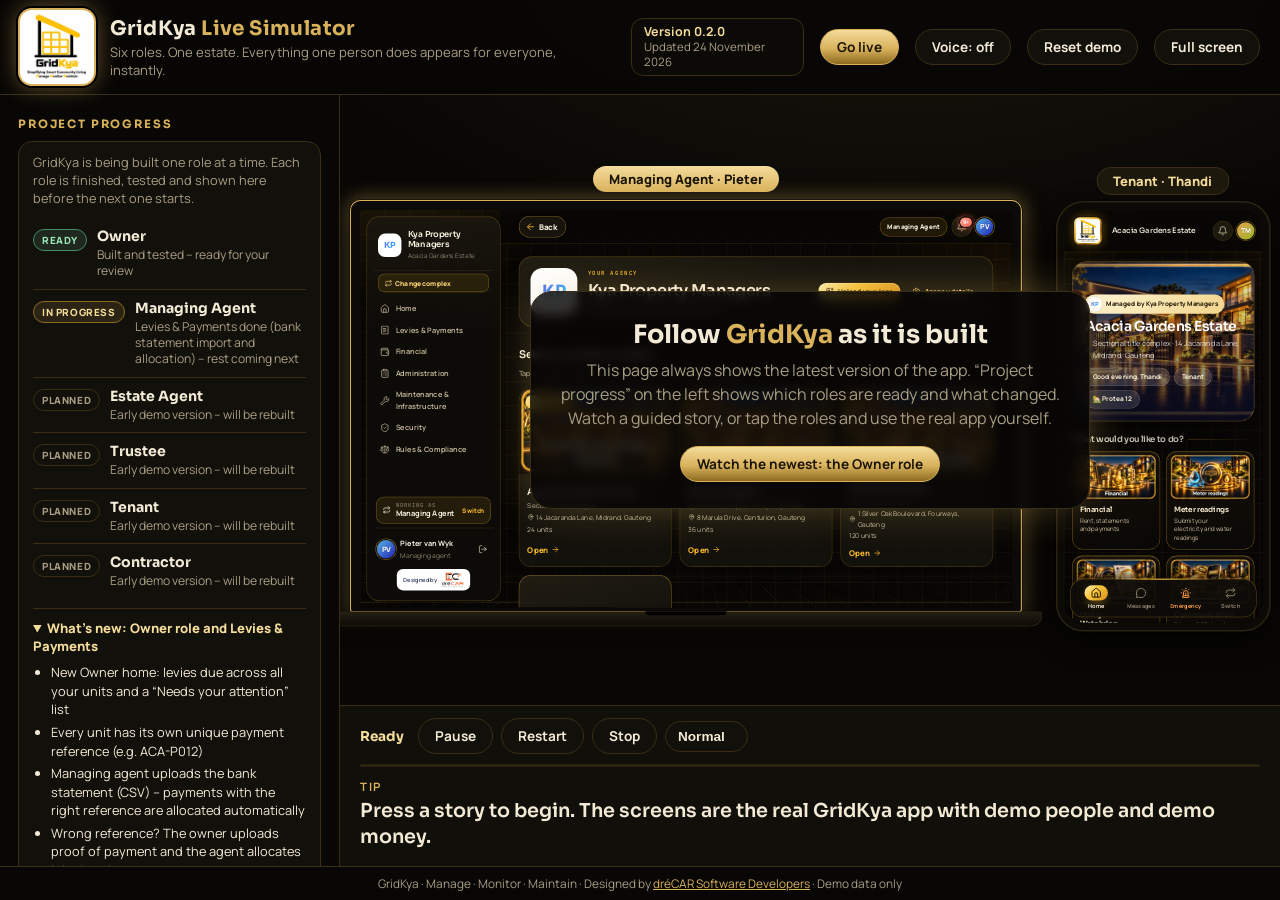
==== simulator.html @ c80f6f0c "Update GridKya" ====
<!doctype html>
<html lang="en">
<head>
<meta charset="UTF-8" />
<meta name="viewport" content="width=device-width, initial-scale=1, viewport-fit=cover" />
<meta name="theme-color" content="#080705" />
<title>GridKya Live Simulator</title>
<meta name="description" content="Watch six roles run one estate at the same time: managing agent, estate agent, trustee, owner, tenant and contractor." />
<link rel="icon" type="image/png" href="./icons/favicon.png" />
<link rel="preconnect" href="https://fonts.googleapis.com" />
<link rel="preconnect" href="https://fonts.gstatic.com" crossorigin />
<link href="https://fonts.googleapis.com/css2?family=Sora:wght@400;600;700&family=Manrope:wght@400;500;600;700;800&display=swap" rel="stylesheet" />
<style>
:root{
  --bg:#080705; --panel:#12100b; --panel2:#1a160d; --line:#3a2f14; --text:#f3ead6; --muted:#a99e84;
  --gold:#d9b25c; --gold2:#f4dc9b; --gold3:#8d6a1f; --glow:rgba(217,178,92,.45);
  --ok:#7fd1a0;
  --f-head:'Sora','Segoe UI',system-ui,sans-serif; --f-body:'Manrope','Segoe UI',system-ui,sans-serif;
}
*{box-sizing:border-box}
html,body{margin:0;height:100%;background:var(--bg);color:var(--text);font-family:var(--f-body)}
body{display:grid;grid-template-rows:auto minmax(0,1fr) auto;height:100vh;overflow:hidden;
  background:radial-gradient(1100px 600px at 70% -10%,rgba(217,178,92,.10),transparent 60%),var(--bg)}
button{font:inherit;color:inherit;cursor:pointer}
.top{display:flex;align-items:center;gap:16px;padding:10px 20px;border-bottom:1px solid var(--line);background:rgba(8,7,5,.85);backdrop-filter:blur(8px);position:sticky;top:0;z-index:20}
.logo{width:74px;height:74px;flex:none;background:#fff;border-radius:12px;padding:3px;
  box-shadow:0 0 0 2px var(--gold),0 0 0 4px #000,0 0 22px 3px var(--glow);display:grid;place-items:center;overflow:hidden}
.logo img{width:100%;height:100%;object-fit:contain}
.top h1{margin:0;font:700 1.25rem var(--f-head);letter-spacing:.02em}
.top h1 em{font-style:normal;color:var(--gold)}
.top p{margin:2px 0 0;color:var(--muted);font-size:.82rem}
.spacer{flex:1}
.btn{border:1px solid var(--line);background:var(--panel);border-radius:999px;padding:8px 16px;font-weight:700;font-size:.85rem;transition:.15s}
.btn:hover{border-color:var(--gold);box-shadow:0 0 14px -2px var(--glow)}
.btn.gold{background:linear-gradient(180deg,var(--gold2),var(--gold) 55%,var(--gold3));color:#1b1405;border-color:var(--gold)}
.btn.on{border-color:var(--gold);color:var(--gold2)}
.wrap{display:grid;grid-template-columns:340px minmax(0,1fr);min-height:0}
.side{border-right:1px solid var(--line);padding:18px;overflow:auto;min-height:0}
.side h2{font:700 .72rem var(--f-head);letter-spacing:.16em;text-transform:uppercase;color:var(--gold);margin:4px 0 10px}
.story{display:block;width:100%;text-align:left;border:1px solid var(--line);background:var(--panel);border-radius:14px;padding:12px 14px;margin-bottom:10px;transition:.15s}
.story:hover,.story.cur{border-color:var(--gold);box-shadow:0 0 18px -4px var(--glow)}
.story b{display:block;font:700 .95rem var(--f-head)}
.story span{display:block;color:var(--muted);font-size:.8rem;margin-top:3px;line-height:1.35}
.story .dots{display:flex;gap:5px;margin-top:8px}
.dot{font-size:.65rem;font-weight:800;letter-spacing:.04em;border:1px solid var(--gold3);color:var(--gold2);border-radius:999px;padding:2px 8px;background:#000}
.chapters{margin:-2px 0 12px 8px;padding-left:14px;border-left:2px solid var(--line)}
.chapters li{list-style:none;padding:5px 0;font-size:.82rem;color:var(--muted)}
.chapters li.now{color:var(--gold2);font-weight:800}
.chapters li.done{color:var(--ok)}
.chapters li.done::before{content:'✓ '}
.roles{display:flex;flex-wrap:wrap;gap:8px}
.chip{border:1px solid var(--line);background:var(--panel);border-radius:999px;padding:7px 12px;font-size:.82rem;font-weight:700}
.chip.on{border-color:var(--gold);background:var(--panel2);color:var(--gold2);box-shadow:0 0 12px -3px var(--glow)}
.hint{color:var(--muted);font-size:.78rem;line-height:1.45;margin:10px 0 0}
.stagecol{display:flex;flex-direction:column;min-width:0;min-height:0}
.stage{position:relative;flex:1;min-height:0;display:flex;align-items:center;justify-content:center;gap:34px;padding:50px 18px 18px;overflow:hidden}
.device{position:relative;flex:none;transition:filter .3s,opacity .3s}
.device.dim{filter:saturate(.55) brightness(.6)}
.dinner{position:absolute;left:0;top:0;transform-origin:0 0}
.laptop .dinner{width:1320px;height:850px}
.phone .dinner{width:422px;height:846px}
.bezel{position:absolute;inset:0;background:#0c0a06;border:2px solid #2b2410;border-radius:22px;box-shadow:0 20px 60px -10px #000,0 0 0 1px #000}
.phone .bezel{border-radius:54px;border-width:3px}
.laptop .bezel{height:810px;border-radius:20px 20px 6px 6px}
.laptop .base{position:absolute;left:-40px;right:-40px;top:808px;height:30px;border-radius:0 0 22px 22px;background:linear-gradient(#262013,#0f0c07);border:2px solid #2b2410;border-top:none}
.laptop .base::after{content:'';position:absolute;left:50%;top:0;width:160px;height:8px;margin-left:-80px;background:#000;border-radius:0 0 10px 10px}
.device.active .bezel{border-color:var(--gold);box-shadow:0 20px 60px -10px #000,0 0 0 1px #000,0 0 38px 4px var(--glow)}
.screen{position:absolute;overflow:hidden;background:#000}
.laptop .screen{left:20px;top:20px;width:1280px;height:780px;border-radius:6px}
.phone .screen{left:16px;top:18px;width:390px;height:810px;border-radius:40px}
.screen iframe{border:0;width:100%;height:100%;background:#000;display:block}
.tag{position:absolute;left:50%;transform:translateX(-50%);top:-34px;background:linear-gradient(180deg,var(--gold2),var(--gold));color:#1b1405;border-radius:999px;font:800 13px var(--f-body);padding:4px 16px;white-space:nowrap;z-index:5;transition:.25s}
.device:not(.active) .tag{background:#1d180c;color:var(--gold2);border:1px solid var(--line)}
.cursor{position:fixed;left:0;top:0;width:34px;height:34px;margin:-17px 0 0 -17px;border-radius:50%;z-index:60;pointer-events:none;
  background:radial-gradient(circle,rgba(244,220,155,.95) 0 26%,rgba(217,178,92,.35) 27% 60%,transparent 62%);
  box-shadow:0 0 22px 6px var(--glow);transition:transform .6s cubic-bezier(.4,.1,.2,1),opacity .3s;opacity:0}
.cursor.show{opacity:1}
.cursor.tap{animation:tap .45s}
@keyframes tap{50%{filter:brightness(1.6);scale:.7}}
.cap{border-top:1px solid var(--line);background:rgba(18,16,11,.9);padding:12px 20px 16px}
.ctl{display:flex;align-items:center;gap:8px;flex-wrap:wrap}
.ctl .ttl{font:700 .85rem var(--f-head);color:var(--gold2);margin-right:6px}
.bar{height:3px;background:#2a2312;border-radius:3px;margin:10px 0 12px;overflow:hidden}
.bar i{display:block;height:100%;width:0;background:linear-gradient(90deg,var(--gold3),var(--gold2));transition:width .4s}
.line{font:600 clamp(1rem,1.5vw,1.35rem) var(--f-head);line-height:1.35;min-height:2.7em;max-width:1100px}
.line small{display:block;font:700 .72rem var(--f-body);letter-spacing:.14em;text-transform:uppercase;color:var(--gold);margin-bottom:4px}
select.btn option{background:#12100b;color:#f3ead6}
select.btn{color:var(--text);padding:7px 12px;appearance:none;-webkit-appearance:none;background:var(--panel)}
.welcome{position:absolute;inset:0;display:grid;place-items:center;text-align:center;padding:24px;z-index:8;pointer-events:none}
.welcome>div{max-width:560px;background:rgba(8,7,5,.82);border:1px solid var(--line);border-radius:22px;padding:26px 28px;backdrop-filter:blur(6px);pointer-events:auto;box-shadow:0 0 50px -10px var(--glow)}
.welcome h2{font:700 1.6rem var(--f-head);margin:0 0 8px}
.welcome h2 em{font-style:normal;color:var(--gold)}
.welcome p{color:var(--muted);margin:0 0 16px;line-height:1.5}
.tabs{display:none}
.livepill{display:inline-flex;align-items:center;gap:8px;border:1px solid var(--line);border-radius:999px;padding:7px 14px;font-weight:800;font-size:.8rem;letter-spacing:.06em;background:#0c0a06}
.livepill[hidden],.btn[hidden]{display:none}
.livepill i{width:10px;height:10px;border-radius:50%;background:#e0a530;box-shadow:0 0 10px #e0a530}
.livepill.on i{background:#4ad37d;box-shadow:0 0 12px #4ad37d;animation:blink 1.6s infinite}
.livepill.bad i{background:#e0584a;box-shadow:0 0 10px #e0584a}
@keyframes blink{50%{opacity:.35}}
body.watch .side,body.watch #voiceBtn,body.watch #resetBtn,body.watch #fsBtn,body.watch #liveBtn,body.watch #copyBtn,body.watch .ctl .btn{display:none!important}
body.watch .wrap{grid-template-columns:minmax(0,1fr)}
#tryBtn{display:none}
body.watch #tryBtn{display:inline-block}
.foot{padding:8px 20px;text-align:center;font-size:.74rem;color:var(--muted);border-top:1px solid var(--line)}
.foot a{color:var(--gold)}
/* project progress */
.verpill{display:inline-flex;flex-direction:column;border:1px solid var(--line);border-radius:12px;padding:5px 12px;background:#0c0a06;font-size:.72rem;color:var(--muted);line-height:1.3}
.verpill b{color:var(--gold2);font-size:.78rem}
.progress{border:1px solid var(--line);background:var(--panel);border-radius:14px;padding:12px 14px;margin-bottom:18px}
.progress p{margin:0 0 10px;color:var(--muted);font-size:.8rem;line-height:1.4}
.rolerow{display:flex;align-items:flex-start;gap:10px;width:100%;text-align:left;background:none;border:0;border-top:1px solid var(--line);padding:9px 0}
.rolerow:first-of-type{border-top:0}
.rolerow:hover b{color:var(--gold2)}
.rolerow b{display:block;font:700 .88rem var(--f-head)}
.rolerow small{display:block;color:var(--muted);font-size:.76rem;line-height:1.35;margin-top:2px}
.st{flex:none;margin-top:2px;font-size:.62rem;font-weight:800;letter-spacing:.06em;text-transform:uppercase;border-radius:999px;padding:3px 8px;border:1px solid var(--line);white-space:nowrap}
.st.ready{border-color:#3f8f63;color:#9be3b8;background:rgba(127,209,160,.12)}
.st.building{border-color:var(--gold3);color:var(--gold2);background:rgba(217,178,92,.12)}
.st.planned{color:var(--muted)}
.news{margin:10px 0 0;padding:10px 0 0;border-top:1px solid var(--line)}
.news summary{cursor:pointer;font-weight:800;font-size:.82rem;color:var(--gold2)}
.news ul{margin:8px 0 0;padding-left:18px;color:var(--text);font-size:.8rem;line-height:1.45}
.news li{margin-bottom:4px}
.news .when{color:var(--muted);font-size:.74rem;margin-top:6px}
.updbar{position:fixed;left:50%;bottom:22px;transform:translateX(-50%);z-index:70;display:flex;align-items:center;gap:12px;flex-wrap:wrap;justify-content:center;
  background:#12100b;border:1px solid var(--gold);border-radius:16px;padding:12px 16px;box-shadow:0 0 40px -6px var(--glow);max-width:calc(100% - 32px)}
.updbar[hidden]{display:none}
.top .btn{white-space:nowrap}
@media (max-width:1180px){.verpill{display:none}}
.updbar span{font-weight:700;font-size:.9rem}
@media (max-width:880px){
  .verpill{display:none}
  body{display:flex;flex-direction:column;height:auto;overflow:auto;min-height:100vh}
  .wrap{display:flex;flex-direction:column;flex:1}
  .side{border-right:0;border-top:1px solid var(--line);order:2}
  .stagecol{order:1}
  .stage{flex:none;height:min(74vh,600px);padding:46px 8px 8px}
  .top h1{font-size:1rem}
  #fsBtn{display:none}
  .top .btn{padding:6px 10px;font-size:.78rem}
  .top{padding:8px 12px;gap:10px;position:static}
  .logo{width:56px;height:56px}
  .top p{display:none}
  .btn{padding:7px 12px}
  .tabs{display:flex;gap:8px;padding:8px 12px 0;overflow:auto}
  .cap{padding:10px 14px 14px}
}
@media (prefers-reduced-motion:reduce){.cursor{transition:none}}
</style>
</head>
<body>
<header class="top">
  <div class="logo"><img src="./brand/gridkya-logo-full.png" alt="GridKya – Simplifying Smart Community Living" /></div>
  <div><h1>GridKya <em>Live Simulator</em></h1><p>Six roles. One estate. Everything one person does appears for everyone, instantly.</p></div>
  <div class="spacer"></div>
  <span class="verpill" id="verPill" hidden><b id="verTxt"></b><span id="verWhen"></span></span>
  <span class="livepill" id="livePill" hidden><i></i><span id="liveTxt">LIVE</span></span>
  <button class="btn" id="copyBtn" hidden>Copy link for customer</button>
  <button class="btn gold" id="liveBtn" title="Let a customer watch everything you do, live, on their own device">Go live</button>
  <a class="btn gold" id="tryBtn" href="./simulator.html" style="text-decoration:none">Try it yourself</a>
  <button class="btn" id="voiceBtn" title="Spoken commentary">Voice: off</button>
  <button class="btn" id="resetBtn" title="Put the demo estate back to its starting point">Reset demo</button>
  <button class="btn" id="fsBtn">Full screen</button>
</header>

<div class="wrap">
  <aside class="side" id="side">
    <section id="progressBox" hidden>
      <h2>Project progress</h2>
      <div class="progress">
        <p id="progIntro"></p>
        <div id="roleStatus"></div>
        <details class="news" id="news" open><summary id="newsTitle">What’s new</summary><ul id="newsList"></ul><div class="when" id="newsWhen"></div></details>
      </div>
    </section>
    <h2>Guided stories</h2>
    <div id="stories"></div>
    <h2 style="margin-top:20px">Explore it yourself</h2>
    <div class="roles" id="roleChips"></div>
    <p class="hint">Tap the roles you want on screen, then use the real app inside each device. Whatever one person does, the others see it straight away. “Reset demo” brings back the starting data.</p>
  </aside>

  <section class="stagecol">
    <div class="tabs" id="tabs"></div>
    <div class="stage" id="stage">
      <div class="welcome" id="welcome"><div>
        <h2>Follow <em>GridKya</em> as it is built</h2>
        <p>This page always shows the latest version of the app. “Project progress” on the left shows which roles are ready and what changed. Watch a guided story, or tap the roles and use the real app yourself.</p>
        <button class="btn gold" id="startFirst">Watch the newest: the Owner role</button>
      </div></div>
    </div>
    <div class="cap">
      <div class="ctl">
        <span class="ttl" id="cTitle">Ready</span>
        <button class="btn" id="pauseBtn" disabled>Pause</button>
        <button class="btn" id="restartBtn" disabled>Restart</button>
        <button class="btn" id="stopBtn" disabled>Stop</button>
        <select class="btn" id="speed" aria-label="Speed"><option value="0.8">Slower</option><option value="1" selected>Normal</option><option value="1.5">Faster</option><option value="2.5">Very fast</option></select>
      </div>
      <div class="bar"><i id="prog"></i></div>
      <div class="line" id="line"><small>Tip</small>Press a story to begin. The screens are the real GridKya app with demo people and demo money.</div>
    </div>
  </section>
</div>
<div class="foot">GridKya · Manage · Monitor · Maintain · Designed by <a href="https://www.drecar.co.za" target="_blank" rel="noreferrer">dréCAR Software Developers</a> · Demo data only</div>
<div class="cursor" id="cursor"></div>
<div class="updbar" id="updBar" role="status" hidden><span id="updTxt">GridKya has been updated.</span><button class="btn gold" id="updBtn">Show the new version</button><button class="btn" id="updLater">Later</button></div>

<script src="./vendor/peerjs.min.js"></script>
<script>
'use strict';
/* ───────────────────────── the roles ───────────────────────── */
const ROLES = {
  agent:      { label: 'Managing Agent', who: 'Pieter',  kind: 'laptop' },
  estate:     { label: 'Estate Agent',   who: 'Naledi',  kind: 'laptop' },
  trustee:    { label: 'Trustee',        who: 'Ravi',    kind: 'laptop' },
  owner:      { label: 'Owner',          who: 'Lindiwe', kind: 'phone' },
  tenant:     { label: 'Tenant',         who: 'Thandi',  kind: 'phone' },
  contractor: { label: 'Contractor',     who: 'Sizwe',   kind: 'phone' },
};
const $ = (s) => document.querySelector(s);
const delay = (ms) => new Promise((r) => setTimeout(r, ms));
const isSmall = () => window.matchMedia('(max-width:880px)').matches;

/* ───────────────────────── devices ───────────────────────── */
let devices = []; // { id, role, kind, el, frame, tag }
let seq = 0;
const WATCH = new URLSearchParams(location.search).get('watch');
const DEFAULT_LIVE_ID = 'gridkya-live-k7m2q9xp4d';
const live = { peer: null, conns: new Set(), last: new Map(), lastUi: '', timer: null, wake: null, retries: 0 };
function liveSend(m) {
  for (const c of live.conns) { try { c.send(m); } catch (e) { /* connection gone */ } }
}

function frameUrl(role) {
  return `./index.html?nosplash&sim=${Date.now()}${seq++}#${role}`;
}
function makeFrame(role) {
  const f = document.createElement('iframe');
  f.title = `${ROLES[role].label} – ${ROLES[role].who}`;
  if (WATCH) {
    f.setAttribute('sandbox', 'allow-same-origin');
    f.style.pointerEvents = 'none';
    f.srcdoc = '<!doctype html><body style="background:#080705">';
    return f;
  }
  f.name = `sim-${role}`;
  f.setAttribute('allow', 'clipboard-write');
  f.src = frameUrl(role);
  return f;
}
function buildDevice(spec) {
  const kind = spec.kind || ROLES[spec.role].kind;
  const el = document.createElement('div');
  el.className = `device ${kind}`;
  el.innerHTML = `<div class="tag"></div><div class="dinner"><div class="bezel"></div>${kind === 'laptop' ? '<div class="base"></div>' : ''}<div class="screen"></div></div>`;
  const d = { id: spec.id, role: spec.role, kind, baseKind: kind, el, frame: null, tag: el.querySelector('.tag') };
  attachFrame(d);
  return d;
}
function attachFrame(d) {
  const old = d.frame;
  d.frame = makeFrame(d.role);
  const screen = d.el.querySelector('.screen');
  if (old) old.remove();
  screen.appendChild(d.frame);
  d.tag.textContent = `${ROLES[d.role].label} · ${ROLES[d.role].who}`;
}
function setDevices(specs) {
  const next = specs.map((sp) => devices.find((d) => d.id === sp.id && d.role === sp.role) || buildDevice(sp));
  devices.forEach((d) => { if (!next.includes(d)) d.el.remove(); });
  devices = next;
  // Moving an iframe in the page reloads it, so only touch devices that are not already in place.
  const stage = $('#stage');
  const placed = [...stage.children].filter((e) => e.classList.contains('device'));
  let same = true;
  devices.forEach((d, i) => {
    if (same && placed[i] === d.el) return;
    same = false;
    stage.appendChild(d.el);
  });
  layout();
  renderTabs();
}
const dev = (id) => devices.find((d) => d.id === id);

function swapRole(id, role) {
  const d = dev(id);
  if (!d || d.role === role) return;
  d.role = role;
  attachFrame(d);
  layout();
}

function layout() {
  const stage = $('#stage');
  const W = stage.clientWidth - 36, H = stage.clientHeight - 80;
  const shown = isSmall() ? devices.filter((d) => d === (devices.find((x) => x.el.classList.contains('active')) || devices[0])) : devices;
  devices.forEach((d) => { d.el.style.display = shown.includes(d) ? '' : 'none'; });
  if (!shown.length) return;
  devices.forEach((d) => { d.kind = isSmall() ? 'phone' : d.baseKind; d.el.className = `device ${d.kind}${d.el.classList.contains('active') ? ' active' : ''}${d.el.classList.contains('dim') ? ' dim' : ''}`; });
  const nat = (d) => (d.kind === 'laptop' ? { w: 1320, h: 850 } : { w: 422, h: 846 });
  const gap = 34;
  const totalW = shown.reduce((a, d) => a + nat(d).w, 0) + gap * (shown.length - 1);
  const maxH = Math.max(...shown.map((d) => nat(d).h));
  const s = Math.min(W / totalW, H / maxH, 1);
  shown.forEach((d) => {
    const n = nat(d);
    d.el.style.width = n.w * s + 'px';
    d.el.style.height = n.h * s + 'px';
    d.el.querySelector('.dinner').style.transform = `scale(${s})`;
  });
}
window.addEventListener('resize', layout);

function focusDevice(id) {
  const d = dev(id);
  devices.forEach((x) => { x.el.classList.toggle('active', x === d); x.el.classList.toggle('dim', !!d && x !== d && story != null); });
  if (isSmall()) layout();
  renderTabs();
}
function renderTabs() {
  const t = $('#tabs');
  t.innerHTML = '';
  if (devices.length < 2) return;
  devices.forEach((d) => {
    const b = document.createElement('button');
    b.className = 'chip' + (d.el.classList.contains('active') || (!devices.some((x) => x.el.classList.contains('active')) && d === devices[0]) ? ' on' : '');
    b.textContent = `${ROLES[d.role].label}`;
    b.onclick = () => { devices.forEach((x) => x.el.classList.toggle('active', x === d)); layout(); renderTabs(); };
    t.appendChild(b);
  });
}

/* ───────────────────────── run control ───────────────────────── */
class Abort extends Error {}
const run = { token: 0, paused: false, speed: 1 };
let story = null;
let voiceOn = false;

async function sleep(ms) {
  const tok = run.token;
  let left = ms / run.speed;
  while (left > 0) {
    if (run.token !== tok) throw new Abort();
    await delay(40);
    if (!run.paused) left -= 40;
  }
  if (run.token !== tok) throw new Abort();
}
async function waitFor(fn, timeout = 7000) {
  const tok = run.token;
  const t0 = performance.now();
  for (;;) {
    if (run.token !== tok) throw new Abort();
    const v = fn();
    if (v) return v;
    if (performance.now() - t0 > timeout) return null;
    await delay(120);
  }
}

/* ───────────────────────── talking ───────────────────────── */
function speak(text) {
  if (!voiceOn || !('speechSynthesis' in window)) return Promise.resolve();
  return new Promise((res) => {
    const u = new SpeechSynthesisUtterance(text);
    const vs = speechSynthesis.getVoices();
    const v = vs.find((x) => /en-GB/i.test(x.lang) && /male|george|daniel|ryan/i.test(x.name)) || vs.find((x) => /en-(GB|ZA)/i.test(x.lang)) || vs.find((x) => /^en/i.test(x.lang));
    if (v) u.voice = v;
    u.rate = 0.98 * Math.min(run.speed, 1.6);
    u.onend = u.onerror = () => res();
    speechSynthesis.speak(u);
  });
}
async function say(id, text) {
  if (id) focusDevice(id);
  const who = id && dev(id) ? `${ROLES[dev(id).role].label} · ${ROLES[dev(id).role].who}` : 'GridKya';
  $('#line').innerHTML = `<small></small><span></span>`;
  $('#line small').textContent = who;
  $('#line span').textContent = text;
  const talk = speak(text);
  await sleep(Math.max(1500, text.length * 48));
  if (voiceOn) await Promise.race([talk, delay(9000)]);
}

/* ───────────────────────── driving the real app ───────────────────────── */
const cursor = $('#cursor');
const SELECTABLE = 'button,a,[role=tab],[role=radio],[role=button],summary,.row-link,.tile,.slot,.capacity-tile,label.check';
const norm = (s) => (s || '').replace(/\s+/g, ' ').trim();
const visible = (el) => el && el.getClientRects().length > 0 && getComputedStyle(el).visibility !== 'hidden';
const missing = [];

function matcher(m) {
  if (m instanceof RegExp) return { css: SELECTABLE, test: (t) => m.test(t) };
  if (typeof m === 'string') return { css: SELECTABLE, test: (t) => t.toLowerCase() === m.toLowerCase() };
  return { css: m.css || SELECTABLE, test: m.text instanceof RegExp ? (t) => m.text.test(t) : m.text ? (t) => t.toLowerCase() === m.text.toLowerCase() : () => true, nth: m.nth || 0 };
}
function lookup(d, m) {
  const doc = d.frame.contentDocument;
  if (!doc) return null;
  const mm = matcher(m);
  const modals = doc.querySelectorAll('.modal');
  const roots = modals.length ? [modals[modals.length - 1], doc] : [doc];
  for (const root of roots) {
    const hits = [...root.querySelectorAll(mm.css)].filter((el) => visible(el) && mm.test(norm(el.textContent)));
    if (hits.length) return hits[mm.nth || 0] || null;
  }
  return null;
}
function fieldOf(d, label) {
  const doc = d.frame.contentDocument;
  if (!doc) return null;
  const re = label instanceof RegExp ? label : null;
  const modals = doc.querySelectorAll('.modal');
  const roots = modals.length ? [modals[modals.length - 1], doc] : [doc];
  for (const root of roots) {
    for (const f of root.querySelectorAll('label.field')) {
      const t = norm(f.querySelector('.field-label')?.textContent);
      if (re ? re.test(t) : t.toLowerCase() === label.toLowerCase()) {
        const c = f.querySelector('input,select,textarea');
        if (c && visible(c)) return c;
      }
    }
  }
  return null;
}

async function pointAt(d, el) {
  el.scrollIntoView({ block: 'center', inline: 'nearest' });
  await sleep(250);
  const r = el.getBoundingClientRect();
  const fr = d.frame.getBoundingClientRect();
  const sc = fr.width / d.frame.clientWidth;
  const x = fr.left + (r.left + Math.min(r.width / 2, 120)) * sc;
  const y = fr.top + (r.top + r.height / 2) * sc;
  cursor.classList.add('show');
  cursor.style.transform = `translate(${x}px,${y}px)`;
  liveSend({ t: 'cursor', dev: d.id, x: r.left + Math.min(r.width / 2, 120), y: r.top + r.height / 2 });
  await sleep(700);
}
async function tapFx() {
  cursor.classList.remove('tap');
  void cursor.offsetWidth;
  cursor.classList.add('tap');
  liveSend({ t: 'tap' });
  await sleep(250);
}
const note = (what) => { missing.push(what); console.warn('[simulator] not found:', what); };

function api(id) {
  const d = () => dev(id);
  const win = () => d().frame.contentWindow;
  const o = {
    async go(route) {
      focusDevice(id);
      win().location.hash = '#/' + route;
      await sleep(1100);
    },
    async click(m, opts = {}) {
      focusDevice(id);
      const el = await waitFor(() => lookup(d(), m), opts.timeout || 7000);
      if (!el) return note(String(m.text || m.css || m));
      await pointAt(d(), el);
      await tapFx();
      el.click();
      if (opts.twice) { await sleep(450); (lookup(d(), m) || el).click(); }
      await sleep(opts.after ?? 800);
    },
    async fill(label, text) {
      focusDevice(id);
      const el = await waitFor(() => fieldOf(d(), label));
      if (!el) return note(String(label));
      await pointAt(d(), el);
      await tapFx();
      el.focus();
      const W = win();
      const proto = el.tagName === 'TEXTAREA' ? W.HTMLTextAreaElement.prototype : W.HTMLInputElement.prototype;
      const set = Object.getOwnPropertyDescriptor(proto, 'value').set;
      let cur = '';
      for (const ch of text) {
        cur += ch;
        set.call(el, cur);
        el.dispatchEvent(new W.Event('input', { bubbles: true }));
        await sleep(32);
      }
      await sleep(250);
    },
    async choose(label, option) {
      focusDevice(id);
      const el = await waitFor(() => fieldOf(d(), label));
      if (!el) return note(String(label));
      await pointAt(d(), el);
      await tapFx();
      const opt = [...el.options].find((x) => (option instanceof RegExp ? option.test(x.text) || option.test(x.value) : norm(x.text).toLowerCase() === option.toLowerCase()));
      if (!opt) return note(`option ${option}`);
      const set = Object.getOwnPropertyDescriptor(win().HTMLSelectElement.prototype, 'value').set;
      set.call(el, opt.value);
      el.dispatchEvent(new (win().Event)('change', { bubbles: true }));
      await sleep(500);
    },
    async tick(css, filter = () => true) {
      focusDevice(id);
      await waitFor(() => d().frame.contentDocument.querySelector(css));
      const boxes = [...d().frame.contentDocument.querySelectorAll(css)].filter(filter);
      for (const b of boxes) {
        if (b.checked) continue;
        await pointAt(d(), b);
        b.click();
        await sleep(180);
      }
    },
    async hold(css, ms) {
      focusDevice(id);
      const el = await waitFor(() => { const e = d().frame.contentDocument.querySelector(css); return visible(e) ? e : null; });
      if (!el) return note(css);
      await pointAt(d(), el);
      const W = win();
      el.dispatchEvent(new W.PointerEvent('pointerdown', { bubbles: true, pointerId: 1, pointerType: 'touch' }));
      cursor.classList.add('tap');
      await sleep(ms * run.speed);
      el.dispatchEvent(new W.PointerEvent('pointerup', { bubbles: true, pointerId: 1, pointerType: 'touch' }));
      await sleep(500);
    },
    async photo() {
      const doc = d().frame.contentDocument;
      const inp = await waitFor(() => doc.querySelector('input[type=file][accept="image/*"]'));
      if (!inp) return note('photo input');
      const c = document.createElement('canvas');
      c.width = 640; c.height = 420;
      const g = c.getContext('2d');
      const grd = g.createLinearGradient(0, 0, 640, 420);
      grd.addColorStop(0, '#2b2410'); grd.addColorStop(1, '#8d6a1f');
      g.fillStyle = grd; g.fillRect(0, 0, 640, 420);
      g.fillStyle = '#f4dc9b'; g.font = '700 38px sans-serif'; g.fillText('Work completed', 150, 215);
      const blob = await new Promise((r) => c.toBlob(r, 'image/png'));
      const W = win();
      const dt = new W.DataTransfer();
      dt.items.add(new W.File([blob], 'completed.png', { type: 'image/png' }));
      inp.files = dt.files;
      inp.dispatchEvent(new W.Event('change', { bubbles: true }));
      await sleep(900);
    },
    /** Attach a made-up document (e.g. a proof of payment) to the last file field on screen. */
    async attach(title = 'Proof of payment', name = 'proof-of-payment.png') {
      const doc = d().frame.contentDocument;
      const inp = await waitFor(() => [...doc.querySelectorAll('input[type=file]')].pop());
      if (!inp) return note('file input');
      const label = inp.closest('label');
      if (label && visible(label)) { await pointAt(d(), label); await tapFx(); }
      const c = document.createElement('canvas');
      c.width = 600; c.height = 380;
      const g = c.getContext('2d');
      g.fillStyle = '#ffffff'; g.fillRect(0, 0, 600, 380);
      g.fillStyle = '#0b5f3a'; g.fillRect(0, 0, 600, 64);
      g.fillStyle = '#ffffff'; g.font = '700 26px sans-serif'; g.fillText(title.toUpperCase(), 24, 42);
      g.fillStyle = '#222'; g.font = '20px sans-serif';
      ['Payment successful', 'To: ACACIA GARDENS BC', 'Reference: LINDIWE K LEVY', `Date: ${new Date().toLocaleDateString('en-ZA')}`].forEach((t, i) => g.fillText(t, 24, 120 + i * 40));
      const blob = await new Promise((r) => c.toBlob(r, 'image/png'));
      const W = win();
      const dt = new W.DataTransfer();
      dt.items.add(new W.File([blob], name, { type: 'image/png' }));
      inp.files = dt.files;
      inp.dispatchEvent(new W.Event('change', { bubbles: true }));
      await sleep(1200);
    },
    async esc() {
      const doc = d().frame.contentDocument;
      doc.dispatchEvent(new (win().KeyboardEvent)('keydown', { key: 'Escape', bubbles: true }));
      await sleep(500);
    },
    swap(role) { swapRole(id, role); return sleep(2200); },
  };
  return o;
}
const A = (id) => api(id);
const sayAs = say;
const storeGet = (key) => { try { return JSON.parse(localStorage.getItem('gridkya:v1:' + key) || '[]'); } catch { return []; } };

/* ───────────────────────── the stories ───────────────────────── */
const STORIES = [
  {
    id: 'meet', title: 'Meet the six capacities', blurb: 'One sign-in, six front doors. A quick tour of what each person sees.',
    devices: [{ id: 'lap', role: 'agent' }, { id: 'ph', role: 'tenant' }],
    chapters: [
      ['Managing Agent', async () => {
        const lap = A('lap');
        await say('lap', 'The managing agent runs a whole portfolio. After signing in, every complex appears with its own picture and name.');
        await lap.go('agent/complexes');
        await sleep(1200);
        await lap.click(/Acacia Gardens/);
        await say('lap', 'One tap opens the complex. Finance, administration, maintenance, security and rules, each a big, plainly worded tile.');
        await lap.go('g/financial');
        await sleep(900);
      }],
      ['Estate Agent', async () => {
        await A('lap').swap('estate');
        await say('lap', 'The estate agent works from the estate office: the gate, visitors, alarms, residents and the daily running of the complex.');
        await A('lap').go('g/security');
        await sleep(900);
      }],
      ['Trustee', async () => {
        await A('lap').swap('trustee');
        await say('lap', 'A trustee sees the money, the maintenance and every decision on one dashboard, and can audit the managing agent.');
        await sleep(900);
      }],
      ['Owner', async () => {
        await A('ph').swap('owner');
        await say('ph', 'An owner sees every unit they own: what is due, what needs their attention, their tenants and their statements.');
        await sleep(900);
      }],
      ['Tenant', async () => {
        await A('ph').swap('tenant');
        await say('ph', 'A tenant sees rent, gate codes for visitors, facility bookings and a simple way to report a repair.');
        await A('ph').go('g/facilities');
        await sleep(900);
      }],
      ['Contractor', async () => {
        await A('ph').swap('contractor');
        await say('ph', 'Contractors get a portal of their own: jobs, quotes, invoices and payment dates, and nothing else.');
        await A('ph').go('contractor/jobs');
        await sleep(1200);
        await say(null, 'Six capacities, one estate. Next, watch them work together in the other stories.');
      }],
    ],
  },
  {
    id: 'leak', title: 'A leak, from report to payment', blurb: 'Tenant reports it, the agent approves the work, the contractor fixes it and gets paid.',
    devices: [{ id: 'ph', role: 'tenant' }, { id: 'lap', role: 'agent' }, { id: 'ct', role: 'contractor' }],
    reset: true,
    chapters: [
      ['Tenant reports it', async () => {
        const ph = A('ph');
        await say('ph', 'Saturday evening. Thandi, a tenant, notices water dripping from her bathroom ceiling.');
        await ph.go('maintenance/report');
        await ph.fill('What’s wrong?', 'Water dripping from the bathroom ceiling');
        await ph.choose('How urgent?', 'Urgent');
        await ph.fill('Tell us more', 'Started an hour ago and it is getting faster.');
        await say('ph', 'GridKya Assist reads the description and suggests the right category and urgency.');
        await ph.click('Send report');
        await sleep(800);
      }],
      ['Agent sees it instantly', async () => {
        const lap = A('lap');
        await lap.go('maintenance');
        await say('lap', 'The moment it is sent, the report is on the managing agent’s job board. No phone calls, no WhatsApp group.');
        await lap.click(/Water dripping/);
        await say('lap', 'Unit, urgency, photos and history are all attached.');
      }],
      ['Quote becomes a purchase order', async () => {
        const lap = A('lap');
        await lap.go('maintenance/tkt_2');
        await say('lap', 'Meanwhile, quotes for a broken pool gate have arrived. The agent compares them side by side and accepts one.');
        await lap.click('Accept');
        await say('lap', 'Accepting a quote issues the purchase order automatically.');
      }],
      ['Contractor does the work', async () => {
        const ct = A('ct');
        await ct.go('contractor/jobs/tkt_1');
        await say('ct', 'The plumber sees only his own jobs on his phone. He starts the work…');
        await ct.click(/I’ve started/);
        await say('ct', '…uploads a photo as proof, adds a note and marks the job complete.');
        await ct.photo();
        await ct.fill('Note for the estate', 'Valve replaced and tested for 30 minutes. No leaks.');
        await ct.click('Mark complete');
      }],
      ['Tenant signs it off', async () => {
        const ph = A('ph');
        await ph.go('maintenance/tkt_1');
        await say('ph', 'Thandi is asked to confirm the repair. Nothing is closed until the resident says it is fixed.');
        await ph.click(/Confirm it’s fixed/);
        await sleep(600);
      }],
      ['Invoice and payment', async () => {
        const ct = A('ct'), lap = A('lap');
        await ct.go('contractor/jobs/tkt_1');
        await say('ct', 'The contractor sends his invoice from the same job.');
        await ct.fill('Invoice number', 'AF-7781');
        await ct.fill(/Amount incl\. VAT/, '4850');
        await ct.click('Send invoice');
        await lap.go('finance/payables');
        await say('lap', 'It lands in the agent’s payables. Approve, tick, and release the EFT batch. The books update on their own.');
        await lap.click('Approve', { timeout: 2500 });
        await lap.click('Approve', { timeout: 1500 });
        await lap.tick('input.pick');
        await lap.click(/Release EFT batch/, { twice: true });
        await say(null, 'From a dripping ceiling to a paid invoice in minutes, with a full record at every step.');
      }],
    ],
  },
  {
    id: 'visitor', title: 'A visitor at the gate', blurb: 'The tenant creates a one-time code; security checks it and the gate opens.',
    devices: [{ id: 'ph', role: 'tenant' }, { id: 'lap', role: 'estate' }],
    reset: true,
    chapters: [
      ['Tenant creates a code', async () => {
        const ph = A('ph');
        await say('ph', 'Thandi’s mother is coming for lunch. Instead of phoning the guardhouse, Thandi creates a visitor code.');
        await ph.go('security/visitors');
        await ph.click('New visitor code');
        await ph.fill('Visitor’s name', 'Mom');
        await ph.fill('Vehicle registration (optional)', 'CA 456-789');
        await ph.click('Create code');
        await say('ph', 'A one-time code and QR are ready to share by message.');
      }],
      ['Security sees who is expected', async () => {
        const lap = A('lap');
        await lap.go('security/visitors');
        await say('lap', 'At the estate office the visitor is already on the expected list.');
      }],
      ['Guard checks the code', async () => {
        const lap = A('lap');
        const code = (storeGet('security.visitors')[0] || {}).code || '';
        await lap.go('security/gate');
        await say('lap', 'The visitor arrives. The guard types the code or scans the QR.');
        await lap.fill(/Visitor code/, code);
        await lap.click(/Check & open gate/);
        await say('lap', 'Valid. The gate opens and the entry is logged with date, time and vehicle.');
        await lap.go('security/logs');
        await say('lap', 'Every entry and exit stays on record.');
      }],
    ],
  },
  {
    id: 'panic', title: 'Panic button', blurb: 'A resident presses and holds; the guardhouse knows the unit instantly.',
    devices: [{ id: 'ph', role: 'tenant' }, { id: 'lap', role: 'estate' }],
    reset: true,
    chapters: [
      ['Resident calls for help', async () => {
        const ph = A('ph'), lap = A('lap');
        await lap.go('security/panic');
        await say('lap', 'The guardhouse watches the alert desk. All calm.');
        await ph.go('security/panic');
        await say('ph', 'Late at night, Thandi hears someone at her door. She presses and holds the panic button for two seconds.');
        await ph.hold('.panic-btn', 2300);
      }],
      ['Security responds', async () => {
        const lap = A('lap');
        await say('lap', 'The alert appears at once, with the resident’s unit, name and phone number.');
        await lap.click(/I’m responding/);
        await say('ph', 'Thandi’s screen updates: help is on the way.');
        await sleep(1500);
      }],
      ['Resolved on record', async () => {
        const lap = A('lap');
        await lap.click('Resolve');
        await say('lap', 'Resolved, and kept on record for the incident report.');
      }],
    ],
  },
  {
    id: 'owner', title: 'NEW · The Owner role', blurb: 'Lindiwe owns two units and lets both. Her account, reference, statement, tenants and tax figures.',
    devices: [{ id: 'ph', role: 'owner' }],
    reset: true,
    chapters: [
      ['Everything at a glance', async () => {
        const ph = A('ph');
        await ph.go('');
        await say('ph', 'Lindiwe owns Protea 12 and Fynbos 16, and lets both. Her home screen adds up the levies due on all her units.');
        await say('ph', 'Below it, only what needs her attention: overdue levies, a vote, a meeting and a lease that is about to end.');
      }],
      ['Her levy account and reference', async () => {
        const ph = A('ph');
        await ph.go('payments/account');
        await say('ph', 'Levies and Payments shows what is due and whether it is overdue, for each unit.');
        await ph.click('Copy', { timeout: 3000 });
        await say('ph', 'Every unit has its own payment reference. Pay with it, and the payment is recognised and allocated automatically.');
      }],
      ['A proper statement', async () => {
        const ph = A('ph');
        await ph.go('payments/statement');
        await say('ph', 'The statement shows every levy, water charge and payment, with the balance, an age analysis and how to pay. Print it or save it as a PDF.');
      }],
      ['Debit order form', async () => {
        const ph = A('ph');
        await ph.go('payments/debit-order/form');
        await say('ph', 'The debit order form is already filled in with her details and reference. She signs it and uploads it in the app.');
      }],
      ['Her units and tenants', async () => {
        const ph = A('ph');
        await ph.go('owner/units');
        await say('ph', 'My units shows each unit: reference, levy, balance, who lives there and any open repairs.');
        await ph.go('owner/rentals');
        await say('ph', 'Werner Steyn’s lease in Fynbos 16 ends soon. Lindiwe offers a renewal at the agreed increase with one tap, and the managing agent prepares it.');
        await ph.click(/^Offer a renewal/, { twice: true, timeout: 3000 });
      }],
      ['Ready for tax', async () => {
        const ph = A('ph');
        await ph.go('owner/income');
        await say('ph', 'Income and costs adds up the rent earned, levies and charges for each unit in the tax year, ready to send to her tax practitioner.');
      }],
    ],
  },
  {
    id: 'wrongref', title: 'NEW · Paid with the wrong reference', blurb: 'The owner uploads proof of payment; the agent imports the bank statement, allocates, and the owner gets a receipt.',
    devices: [{ id: 'ph', role: 'owner' }, { id: 'lap', role: 'agent' }],
    reset: true,
    chapters: [
      ['Owner sends proof of payment', async () => {
        const ph = A('ph');
        await ph.go('payments/proof');
        await say('ph', 'Lindiwe paid her Protea 12 levy by EFT, but typed her name instead of her reference. The system cannot recognise that payment, so she uploads the proof.');
        await ph.fill('Reference you used', 'LINDIWE K LEVY');
        await ph.attach();
        await ph.click('Send to the managing agent');
        await say('ph', 'It goes straight to the managing agent.');
      }],
      ['Agent imports the bank statement', async () => {
        const lap = A('lap');
        await lap.go('payments/import');
        await say('lap', 'The managing agent downloads the bank statement as a CSV file and uploads it. Here we use a demo statement.');
        await lap.click('Use the demo statement');
        await say('lap', 'Every deposit with a valid reference is recognised, however the owner typed it. Lindiwe’s payment needs attention.');
        await lap.click(/^Allocate \d+ payment/);
        await say('lap', 'One tap allocates them all. Each owner gets a confirmation and a receipt.');
      }],
      ['Agent allocates from the proof', async () => {
        const lap = A('lap');
        await lap.go('payments/allocate');
        await say('lap', 'Lindiwe’s proof of payment is shown next to the matching deposit on the bank statement.');
        await lap.click(/^Allocate to Protea 12/);
        await say('lap', 'Allocated to Protea 12.');
      }],
      ['Owner gets her receipt', async () => {
        const ph = A('ph');
        await ph.go('payments/receipts');
        await ph.click({ css: 'a.row-link', text: /./ }, { timeout: 3000 });
        await say('ph', 'Lindiwe is notified at once and has a receipt. Her account now shows the payment, with a full record of how it was allocated.');
      }],
    ],
  },
  {
    id: 'levy', title: 'Rent arrears', blurb: 'The owner loads a tenant’s arrears; the tenant sees it; the agent sees collections.',
    devices: [{ id: 'ph', role: 'owner' }, { id: 'ph2', role: 'tenant' }, { id: 'lap', role: 'agent' }],
    reset: true,
    chapters: [
      ['Owner loads tenant arrears', async () => {
        const ph = A('ph');
        await ph.go('owner/rentals');
        await say('ph', 'Thandi rents Lindiwe’s unit in Protea 12. When rent falls behind, Lindiwe can load the arrears on Thandi’s rent account.');
        await ph.click('Load arrears');
        await ph.fill('Amount (R)', '9800');
        await ph.click('Load arrears');
        await sleep(700);
      }],
      ['Tenant sees what is owed', async () => {
        const t = A('ph2');
        await t.go('payments/rent');
        await say('ph2', 'Thandi sees exactly what she owes and can pay securely in the app.');
      }],
      ['Agent sees collections', async () => {
        const lap = A('lap');
        await lap.go('finance/collections');
        await say('lap', 'The managing agent sees levies, arrears and collection progress for the whole complex.');
      }],
    ],
  },
  {
    id: 'meeting', title: 'Meetings and voting', blurb: 'The agent issues a meeting notice; the trustee votes from his phone.',
    devices: [{ id: 'lap', role: 'agent' }, { id: 'ph', role: 'trustee', kind: 'phone' }],
    reset: true,
    chapters: [
      ['Notice goes out', async () => {
        const lap = A('lap');
        await lap.go('governance/meetings/mt_tr2');
        await say('lap', 'The agent opens the trustees’ meeting. One tap generates the formal notice, with the agenda and quorum rules.');
        await lap.click(/Generate notice/);
        await lap.click(/Send to trustees/);
        await say('lap', 'Sent to every trustee, and recorded.');
      }],
      ['Trustee votes', async () => {
        const ph = A('ph');
        await ph.go('governance/resolutions');
        await say('ph', 'Ravi, a trustee, votes on a resolution straight from his phone, without waiting for the meeting.');
        await ph.click({ css: 'button', text: 'For' });
        await say('ph', 'The vote is counted, and every decision stays on the record.');
      }],
    ],
  },
  {
    id: 'notice', title: 'A notice to the whole estate', blurb: 'One notice reaches every resident in the app, by SMS and by email.',
    devices: [{ id: 'lap', role: 'agent' }, { id: 'ph', role: 'tenant' }],
    reset: true,
    chapters: [
      ['Agent writes the notice', async () => {
        const lap = A('lap');
        await lap.go('communication/broadcast');
        await say('lap', 'Water will be off on Thursday. The agent starts from a ready-made template instead of a blank page.');
        await lap.choose('Start from a template', /water/i);
        await sleep(700);
        await say('lap', 'Choose who receives it, and send. One notice reaches the app, SMS and email.');
        await lap.click(/^Send to/);
      }],
      ['Residents receive it', async () => {
        const ph = A('ph');
        await ph.go('communication/announcements');
        await say('ph', 'Every resident sees the notice at once. No scrolling through forty unread messages in a WhatsApp group.');
      }],
    ],
  },
  {
    id: 'watchdog', title: 'The Utility Watchdog', blurb: 'A resident checks an electricity bill against their own meter and the tariff.',
    devices: [{ id: 'ph', role: 'tenant' }, { id: 'lap', role: 'agent' }],
    reset: true,
    chapters: [
      ['Resident checks the bill', async () => {
        const ph = A('ph');
        await ph.go('watchdog/check');
        await say('ph', 'Thandi suspects her electricity bill is too high. She enters what she was billed and her own meter readings.');
        await ph.fill(/Units billed/, '520');
        await ph.fill(/Total amount billed/, '2150');
        await ph.fill(/Opening reading/, '18652');
        await ph.fill(/Closing reading/, '19041');
        await ph.click(/Run my Fair Metering check/);
        await sleep(800);
        await say('ph', 'GridKya compares the bill with the meter and the official municipal tariff, and shows the difference in rands.');
      }],
      ['Agent sees utilities', async () => {
        const lap = A('lap');
        await lap.go('finance/utilities');
        await say('lap', 'The managing agent monitors utilities for the whole complex, and gets a flag when something looks wrong.');
      }],
    ],
  },
  {
    id: 'oversight', title: 'Trustee oversight', blurb: 'The trustee dashboard and a 20-point audit of the managing agent.',
    devices: [{ id: 'lap', role: 'trustee' }],
    reset: true,
    chapters: [
      ['The dashboard', async () => {
        const lap = A('lap');
        await lap.go('management');
        await say('lap', 'Trustees see the money, the maintenance and the decisions on a single page, and a monthly report that writes itself.');
      }],
      ['Audit the agent', async () => {
        const lap = A('lap');
        await lap.go('management/performance');
        await say('lap', 'Twenty points to check whether the managing agent is doing the job: financial control, maintenance, communication and compliance.');
        await lap.tick('.audit-check input', (b, i) => true);
        await say('lap', 'A score, and the gaps to raise at the next meeting.');
      }],
    ],
  },
];

/* ───────────────────────── page wiring ───────────────────────── */
function renderStories() {
  const box = $('#stories');
  box.innerHTML = '';
  // The newest work first, so the client sees the latest progress straight away.
  const isNew = (s) => (/^NEW/.test(s.title) ? 1 : 0);
  [...STORIES].sort((a, b) => isNew(b) - isNew(a)).forEach((s) => {
    const b = document.createElement('button');
    b.className = 'story' + (story === s ? ' cur' : '');
    b.dataset.id = s.id;
    const roles = [...new Set(s.devices.map((d) => ROLES[d.role].label))];
    b.innerHTML = `<b></b><span></span><div class="dots">${roles.map((r) => `<i class="dot">${r}</i>`).join('')}</div>`;
    b.querySelector('b').textContent = s.title;
    b.querySelector('span').textContent = s.blurb;
    b.onclick = () => play(s);
    box.appendChild(b);
    if (story === s) {
      const ol = document.createElement('ol');
      ol.className = 'chapters';
      ol.id = 'chapters';
      s.chapters.forEach(([name], i) => { const li = document.createElement('li'); li.textContent = name; li.dataset.i = i; ol.appendChild(li); });
      box.appendChild(ol);
    }
  });
}
function renderChips() {
  const box = $('#roleChips');
  box.innerHTML = '';
  Object.entries(ROLES).forEach(([id, r]) => {
    const b = document.createElement('button');
    b.className = 'chip' + (!story && devices.some((d) => d.role === id) ? ' on' : '');
    b.textContent = r.label;
    b.onclick = () => explore(id);
    box.appendChild(b);
  });
}
function mark(i) {
  document.querySelectorAll('#chapters li').forEach((li) => {
    const n = +li.dataset.i;
    li.className = n < i ? 'done' : n === i ? 'now' : '';
  });
  $('#prog').style.width = story ? `${(i / story.chapters.length) * 100}%` : '0';
}
function setButtons(playing) {
  $('#pauseBtn').disabled = !playing;
  $('#restartBtn').disabled = !story;
  $('#stopBtn').disabled = !story;
}

function resetData() {
  try {
    Object.keys(localStorage).filter((k) => k.startsWith('gridkya:v1:')).forEach((k) => localStorage.removeItem(k));
  } catch (e) { /* ignore */ }
}
async function resetDemo() {
  devices.forEach((d) => d.frame.remove());
  resetData();
  await delay(150);
  devices.forEach((d) => attachFrame(d));
  layout();
}

async function play(s) {
  run.token++;
  const tok = run.token;
  window.speechSynthesis?.cancel();
  run.paused = false;
  $('#pauseBtn').textContent = 'Pause';
  $('#welcome').style.display = 'none';
  story = s;
  $('#cTitle').textContent = s.title;
  renderStories(); renderChips();
  devices.forEach((d) => d.frame.remove());
  if (s.reset) resetData();
  setDevices(s.devices);
  devices.forEach((d) => { d.el.classList.remove('active', 'dim'); attachFrame(d); });
  layout();
  setButtons(true);
  mark(0);
  cursor.classList.remove('show');
  try {
    await delay(300);
    focusDevice(s.devices[0].id);
    $('#line').innerHTML = '<small>GridKya</small>Loading the demo estate…';
    // Wait until every device has really opened the app (slow phones and connections take longer).
    await waitFor(() => devices.every((d) => { try { return !!d.frame.contentDocument?.querySelector('.shell main'); } catch (e) { return false; } }), 20000);
    await sleep(900);
    for (let i = 0; i < s.chapters.length; i++) {
      mark(i);
      $('#cTitle').textContent = `${s.title} · ${i + 1}/${s.chapters.length}: ${s.chapters[i][0]}`;
      await s.chapters[i][1]();
      if (run.token !== tok) return;
    }
    mark(s.chapters.length);
    $('#cTitle').textContent = `${s.title} · finished`;
    cursor.classList.remove('show');
    setButtons(false);
    $('#pauseBtn').disabled = true;
    await say(null, 'That was the story. Pick another, replay it, or use the app yourself.');
  } catch (e) {
    if (!(e instanceof Abort)) { console.error(e); $('#line').textContent = 'Something went wrong. Press Reset demo and try again.'; }
  }
}
function stop() {
  run.token++;
  window.speechSynthesis?.cancel();
  cursor.classList.remove('show');
  story = null;
  devices.forEach((d) => d.el.classList.remove('dim'));
  $('#cTitle').textContent = 'Explore';
  $('#prog').style.width = '0';
  setButtons(false);
  renderStories(); renderChips();
}
function explore(role) {
  if (story) stop();
  $('#welcome').style.display = 'none';
  const have = devices.map((d) => ({ id: d.id, role: d.role }));
  const idx = have.findIndex((d) => d.role === role);
  let next;
  if (idx >= 0) next = have.filter((_, i) => i !== idx);
  else next = [...have, { id: role, role }];
  const max = isSmall() ? 3 : 3;
  if (next.length > max) next = next.slice(next.length - max);
  if (!next.length) next = [{ id: role, role }];
  next = next.map((n) => ({ id: n.id || n.role, role: n.role }));
  setDevices(next);
  focusDevice(next[next.length - 1].id);
  $('#line').innerHTML = '<small>Explore</small>Use the app on each device. Whatever one person does, the others see straight away.';
  renderChips();
}

$('#pauseBtn').onclick = () => {
  run.paused = !run.paused;
  $('#pauseBtn').textContent = run.paused ? 'Resume' : 'Pause';
  if ('speechSynthesis' in window) run.paused ? speechSynthesis.pause() : speechSynthesis.resume();
};
$('#restartBtn').onclick = () => story && play(story);
$('#stopBtn').onclick = () => { stop(); explore(devices[0]?.role || 'tenant'); };
$('#speed').onchange = (e) => { run.speed = +e.target.value; };
$('#voiceBtn').onclick = () => {
  voiceOn = !voiceOn;
  $('#voiceBtn').textContent = `Voice: ${voiceOn ? 'on' : 'off'}`;
  $('#voiceBtn').classList.toggle('on', voiceOn);
  if (!voiceOn) window.speechSynthesis?.cancel();
};
$('#resetBtn').onclick = async () => {
  const was = story;
  run.token++;
  window.speechSynthesis?.cancel();
  cursor.classList.remove('show');
  story = null;
  await resetDemo();
  setButtons(false);
  renderStories(); renderChips();
  $('#cTitle').textContent = 'Demo reset';
  $('#line').innerHTML = '<small>Reset</small>The demo estate is back to its starting point.' + (was ? ' Press the story again to replay it.' : '');
};
$('#fsBtn').onclick = () => {
  if (document.fullscreenElement) document.exitFullscreen();
  else document.documentElement.requestFullscreen?.().catch(() => {});
};
document.addEventListener('keydown', (e) => {
  if (e.key === ' ' && story && !/INPUT|TEXTAREA|SELECT|BUTTON/.test(e.target.tagName)) { e.preventDefault(); $('#pauseBtn').click(); }
});
$('#startFirst').onclick = () => play(STORIES.find((s) => s.id === 'owner') || STORIES[0]);

/* ───────────────────────── live sharing ─────────────────────────
   The presenter's screens are mirrored to any number of watchers, straight from
   browser to browser (PeerJS / WebRTC). No demo data goes through a server. */
const esc = (t) => String(t).replace(/&/g, '&amp;').replace(/"/g, '&quot;').replace(/</g, '&lt;');
async function gz(str) {
  if (!window.CompressionStream) return null;
  const cs = new CompressionStream('gzip');
  const w = cs.writable.getWriter();
  w.write(new TextEncoder().encode(str));
  w.close();
  return new Uint8Array(await new Response(cs.readable).arrayBuffer());
}
async function gunzip(bytes) {
  const ds = new DecompressionStream('gzip');
  const w = ds.writable.getWriter();
  w.write(bytes);
  w.close();
  return new Response(ds.readable).text();
}
const liveId = () => { try { return localStorage.getItem('gk-live-id') || DEFAULT_LIVE_ID; } catch (e) { return DEFAULT_LIVE_ID; } };
const watchLink = () => `${location.origin}${location.pathname}?watch=${encodeURIComponent(liveId())}`;

function snapshot(d) {
  const doc = d.frame.contentDocument;
  if (!doc || !doc.body || !doc.body.firstElementChild) return null;
  const clone = doc.body.cloneNode(true);
  const src = doc.body.querySelectorAll('input,textarea,select,canvas');
  const dst = clone.querySelectorAll('input,textarea,select,canvas');
  src.forEach((el, i) => {
    const t = dst[i];
    if (!t) return;
    if (el.tagName === 'INPUT') {
      if (el.type === 'checkbox' || el.type === 'radio') el.checked ? t.setAttribute('checked', '') : t.removeAttribute('checked');
      else if (el.type !== 'file') t.setAttribute('value', el.value);
    } else if (el.tagName === 'TEXTAREA') t.textContent = el.value;
    else if (el.tagName === 'SELECT') [...t.options].forEach((o, j) => (el.options[j].selected ? o.setAttribute('selected', '') : o.removeAttribute('selected')));
    else if (el.tagName === 'CANVAS') {
      try {
        const img = doc.createElement('img');
        img.src = el.toDataURL();
        img.className = el.className;
        img.setAttribute('style', el.getAttribute('style') || '');
        img.style.width = el.clientWidth + 'px';
        img.style.height = el.clientHeight + 'px';
        t.replaceWith(img);
      } catch (e) { /* tainted canvas */ }
    }
  });
  clone.querySelectorAll('script,noscript').forEach((n) => n.remove());
  const scrolls = [];
  doc.body.querySelectorAll('*').forEach((el, i) => { if (el.scrollTop > 0) scrolls.push([i, Math.round(el.scrollTop)]); });
  const root = doc.documentElement;
  return {
    html: clone.innerHTML,
    head: [...doc.head.querySelectorAll('link[rel=stylesheet],style')].map((n) => (n.tagName === 'LINK' ? { href: n.href } : { css: n.textContent })),
    attrs: { html: root.className, theme: root.dataset.theme || '', hstyle: root.getAttribute('style') || '', body: doc.body.className, bstyle: doc.body.getAttribute('style') || '', sy: Math.round(doc.scrollingElement ? doc.scrollingElement.scrollTop : 0), scrolls },
  };
}

function uiState() {
  const act = devices.find((d) => d.el.classList.contains('active'));
  return {
    devices: devices.map((d) => ({ id: d.id, role: d.role, kind: d.baseKind, dim: d.el.classList.contains('dim') })),
    active: act ? act.id : null,
    title: $('#cTitle').textContent,
    line: $('#line').innerHTML,
    prog: $('#prog').style.width,
    welcome: $('#welcome').style.display !== 'none',
    cursor: cursor.classList.contains('show'),
  };
}

let ticking = false;
async function liveTick() {
  if (ticking || !live.conns.size) return;
  ticking = true;
  try {
    const ui = uiState();
    const key = JSON.stringify(ui);
    if (key !== live.lastUi) { live.lastUi = key; liveSend({ t: 'ui', ...ui }); }
    for (const d of devices) {
      const sn = snapshot(d);
      if (!sn) continue;
      const k = sn.html + JSON.stringify(sn.attrs) + JSON.stringify(sn.head);
      if (live.last.get(d.id) === k) continue;
      live.last.set(d.id, k);
      const z = await gz(sn.html);
      liveSend({ t: 'snap', dev: d.id, role: d.role, z, html: z ? '' : sn.html, head: sn.head, attrs: sn.attrs });
    }
  } finally { ticking = false; }
}

function setLive(state, text) {
  const pill = $('#livePill');
  pill.hidden = state === 'off';
  pill.className = 'livepill ' + (state === 'on' ? 'on' : state === 'bad' ? 'bad' : '');
  $('#liveTxt').textContent = text || '';
  $('#liveBtn').textContent = state === 'off' ? 'Go live' : 'Stop live';
  $('#liveBtn').classList.toggle('gold', state === 'off');
  $('#copyBtn').hidden = state === 'off';
}
const watchers = () => `LIVE · ${live.conns.size} watching`;

async function keepAwake() {
  try { live.wake = await navigator.wakeLock?.request('screen'); } catch (e) { /* not supported */ }
}
document.addEventListener('visibilitychange', () => { if (live.peer && document.visibilityState === 'visible') keepAwake(); });

function startLive() {
  if (live.peer) return;
  setLive('wait', 'Going live…');
  const p = new Peer(liveId(), { debug: 0 });
  live.peer = p;
  p.on('open', () => { live.retries = 0; setLive('on', watchers()); keepAwake(); live.timer = setInterval(liveTick, 250); });
  p.on('connection', (c) => {
    c.on('open', () => { live.conns.add(c); live.last.clear(); live.lastUi = ''; setLive('on', watchers()); });
    const drop = () => { live.conns.delete(c); if (live.peer) setLive('on', watchers()); };
    c.on('close', drop);
    c.on('error', drop);
  });
  p.on('disconnected', () => { setLive('wait', 'Reconnecting…'); try { p.reconnect(); } catch (e) { /* ignore */ } });
  p.on('error', (e) => {
    if (e.type === 'unavailable-id' && live.retries < 4) { live.retries++; stopLive(true); setTimeout(startLive, 3000); return; }
    setLive('bad', e.type === 'unavailable-id' ? 'Already live in another window' : 'Cannot reach the connection service');
  });
}
function stopLive(quiet) {
  clearInterval(live.timer);
  try { live.peer && live.peer.destroy(); } catch (e) { /* ignore */ }
  try { live.wake && live.wake.release(); } catch (e) { /* ignore */ }
  live.peer = null; live.conns.clear(); live.last.clear(); live.lastUi = '';
  if (!quiet) setLive('off');
}
$('#liveBtn').onclick = () => (live.peer ? stopLive() : startLive());
$('#copyBtn').onclick = async () => {
  const link = watchLink();
  try {
    if (navigator.share && isSmall()) await navigator.share({ title: 'GridKya live demonstration', url: link });
    else await navigator.clipboard.writeText(link);
    $('#copyBtn').textContent = 'Link copied';
  } catch (e) {
    window.prompt('Send this link to your customer:', link);
  }
  setTimeout(() => ($('#copyBtn').textContent = 'Copy link for customer'), 2200);
};
window.addEventListener('beforeunload', () => stopLive(true));

/* ── the watcher's side ── */
function watchStatus(kind, text) {
  setLive(kind === 'ok' ? 'on' : kind === 'bad' ? 'bad' : 'wait', text);
  if (kind === 'ok') $('#welcome').style.display = 'none';
  else { $('#welcome').style.display = ''; $('#welcome').innerHTML = `<div><h2>${esc(text)}</h2><p>This page shows what the presenter is doing in GridKya, live. Keep it open.</p></div>`; }
}
function applyUi(m) {
  setDevices(m.devices);
  devices.forEach((d) => {
    const spec = m.devices.find((x) => x.id === d.id);
    d.el.classList.toggle('active', d.id === m.active);
    d.el.classList.toggle('dim', !!(spec && spec.dim));
  });
  layout();
  renderTabs();
  $('#cTitle').textContent = m.title;
  $('#line').innerHTML = m.line;
  $('#prog').style.width = m.prog;
  cursor.classList.toggle('show', !!m.cursor);
}
async function applySnap(m) {
  const d = dev(m.dev);
  if (!d || d.role !== m.role) return;
  const f = d.frame;
  const headKey = JSON.stringify(m.head);
  if (f._head !== headKey) {
    f._head = headKey;
    const before = f.contentDocument;
    f.srcdoc = `<!doctype html><html><head><meta charset="utf-8"><meta name="viewport" content="width=device-width,initial-scale=1">${m.head.map((h) => (h.href ? `<link rel="stylesheet" href="${esc(h.href)}">` : `<style>${h.css}</style>`)).join('')}</head><body></body></html>`;
    for (let i = 0; i < 60 && !(f.contentDocument && f.contentDocument !== before && f.contentDocument.body && f.contentDocument.head.childNodes.length); i++) await delay(50);
  }
  const doc = f.contentDocument;
  if (!doc || !doc.body) return;
  const html = m.z ? await gunzip(m.z) : m.html;
  const a = m.attrs;
  const root = doc.documentElement;
  root.className = a.html;
  if (a.theme) root.dataset.theme = a.theme;
  else delete root.dataset.theme;
  root.setAttribute('style', a.hstyle);
  doc.body.className = a.body;
  doc.body.setAttribute('style', a.bstyle);
  doc.body.innerHTML = html;
  const all = doc.body.querySelectorAll('*');
  a.scrolls.forEach(([i, top]) => { if (all[i]) all[i].scrollTop = top; });
  if (doc.scrollingElement) doc.scrollingElement.scrollTop = a.sy;
}
function onWatchData(m) {
  if (m.t === 'ui') applyUi(m);
  else if (m.t === 'snap') { const d = dev(m.dev); if (d) d._q = (d._q || Promise.resolve()).then(() => applySnap(m)).catch((e) => console.error('snap failed', e && e.message, typeof m.z, m.z && m.z.constructor && m.z.constructor.name)); }
  else if (m.t === 'cursor') {
    const d = dev(m.dev);
    if (!d) return;
    const fr = d.frame.getBoundingClientRect();
    if (!fr.width) return;
    const sc = fr.width / d.frame.clientWidth;
    cursor.classList.add('show');
    cursor.style.transform = `translate(${fr.left + m.x * sc}px,${fr.top + m.y * sc}px)`;
  } else if (m.t === 'tap') { cursor.classList.remove('tap'); void cursor.offsetWidth; cursor.classList.add('tap'); }
}
function startWatching(id) {
  document.body.classList.add('watch');
  document.title = 'GridKya – live demonstration';
  $('.top h1').innerHTML = 'GridKya <em>Live Demonstration</em>';
  $('.top p').textContent = 'You are watching the presenter’s screens, live.';
  $('#line').innerHTML = '<small>Live</small>Captions of what is happening appear here.';
  $('#cTitle').textContent = 'Live';
  watchStatus('wait', 'Connecting to the presenter…');
  let retry = null;
  const p = new Peer({ debug: 0 });
  const connect = () => {
    clearTimeout(retry);
    const c = p.connect(id, { reliable: true });
    c.on('open', () => watchStatus('ok', 'LIVE'));
    c.on('data', onWatchData);
    c.on('close', () => { watchStatus('wait', 'Waiting for the presenter to come back…'); retry = setTimeout(connect, 2500); });
    c.on('error', () => { retry = setTimeout(connect, 3000); });
  };
  p.on('open', connect);
  p.on('disconnected', () => { try { p.reconnect(); } catch (e) { /* ignore */ } });
  p.on('error', (e) => {
    if (e.type === 'peer-unavailable') { watchStatus('wait', 'Waiting for the presenter to go live…'); clearTimeout(retry); retry = setTimeout(connect, 3000); }
    else if (['network', 'server-error', 'socket-error', 'socket-closed'].includes(e.type)) { watchStatus('bad', 'Cannot reach the connection service'); clearTimeout(retry); retry = setTimeout(() => (p.disconnected ? p.reconnect() : connect()), 4000); }
  });
}

/* ───────────────────────── project progress & always the latest version ─────────────────────────
   progress.json (which roles are ready, what changed) and version.json (written by every
   build) are published with the app. Anyone with this page open is told within a minute
   when a new version goes live, and the page refreshes itself when nothing is playing. */
const fresh = (file) => fetch(`./${file}?t=${Date.now()}`, { cache: 'no-store' }).then((r) => (r.ok ? r.json() : null)).catch(() => null);
const STATUS = { ready: 'Ready', building: 'In progress', planned: 'Planned' };
const longDate = (d) => new Date(d).toLocaleDateString('en-ZA', { day: 'numeric', month: 'long', year: 'numeric' });

async function loadProgress() {
  const p = await fresh('progress.json');
  if (!p) return;
  $('#progressBox').hidden = false;
  $('#progIntro').textContent = p.intro || '';
  const box = $('#roleStatus');
  box.innerHTML = '';
  for (const r of p.roles || []) {
    const b = document.createElement('button');
    b.className = 'rolerow';
    b.type = 'button';
    b.innerHTML = '<span class="st"></span><span><b></b><small></small></span>';
    b.querySelector('.st').className = `st ${r.status}`;
    b.querySelector('.st').textContent = STATUS[r.status] || r.status;
    b.querySelector('b').textContent = r.label;
    b.querySelector('small').textContent = r.note || '';
    const s = r.story && STORIES.find((x) => x.id === r.story);
    b.title = s ? `Watch: ${s.title}` : `Open the ${r.label} screens`;
    b.onclick = () => (s && !WATCH ? play(s) : !WATCH && ROLES[r.id] ? explore(r.id) : null);
    box.appendChild(b);
  }
  const u = (p.updates || [])[0];
  if (u) {
    $('#newsTitle').textContent = `What’s new: ${u.title}`;
    $('#newsList').innerHTML = '';
    for (const it of u.items || []) { const li = document.createElement('li'); li.textContent = it; $('#newsList').appendChild(li); }
    $('#newsWhen').textContent = `Updated ${longDate(u.date)}`;
  }
}

const version = { loaded: null, timer: null, count: null };
async function checkVersion() {
  const v = await fresh('version.json');
  if (!v) return;
  if (!version.loaded) {
    version.loaded = v.builtAt;
    $('#verPill').hidden = false;
    $('#verTxt').textContent = `Version ${v.version}`;
    $('#verWhen').textContent = `Updated ${longDate(v.builtAt)}`;
    return;
  }
  if (v.builtAt === version.loaded || !$('#updBar').hidden) return;
  // A new version was published while this page was open.
  $('#updBar').hidden = false;
  const busy = (story && !run.paused && $('#pauseBtn').disabled === false) || !!live.peer;
  if (busy || WATCH) { $('#updTxt').textContent = 'A new version of GridKya has been published.'; return; }
  let n = 15;
  $('#updTxt').textContent = `A new version of GridKya has been published. Refreshing in ${n} s…`;
  version.count = setInterval(() => {
    n--;
    if (n <= 0) { clearInterval(version.count); location.reload(); }
    else $('#updTxt').textContent = `A new version of GridKya has been published. Refreshing in ${n} s…`;
  }, 1000);
}
$('#updBtn').onclick = () => location.reload();
$('#updLater').onclick = () => { clearInterval(version.count); $('#updBar').hidden = true; version.loaded = null; checkVersion(); };
loadProgress();
checkVersion();
version.timer = setInterval(checkVersion, 60000);
document.addEventListener('visibilitychange', () => { if (document.visibilityState === 'visible') checkVersion(); });

window.__sim = { play, stories: STORIES, missing, run, dev: (id) => dev(id), stop, explore };

if (WATCH) {
  startWatching(WATCH);
} else {
  /* start with the two most common devices on screen so the page is never empty */
  setDevices([{ id: 'lap', role: 'agent' }, { id: 'ph', role: 'tenant' }]);
  focusDevice('lap');
  renderStories();
  renderChips();
  const auto = new URLSearchParams(location.search).get('story');
  if (auto && STORIES.find((st) => st.id === auto)) setTimeout(() => play(STORIES.find((st) => st.id === auto)), 600);
  if (new URLSearchParams(location.search).has('golive')) startLive();
}
setTimeout(layout, 100);
if ('serviceWorker' in navigator) window.addEventListener('load', () => navigator.serviceWorker.register('./sw.js').catch(() => {}));
</script>
</body>
</html>
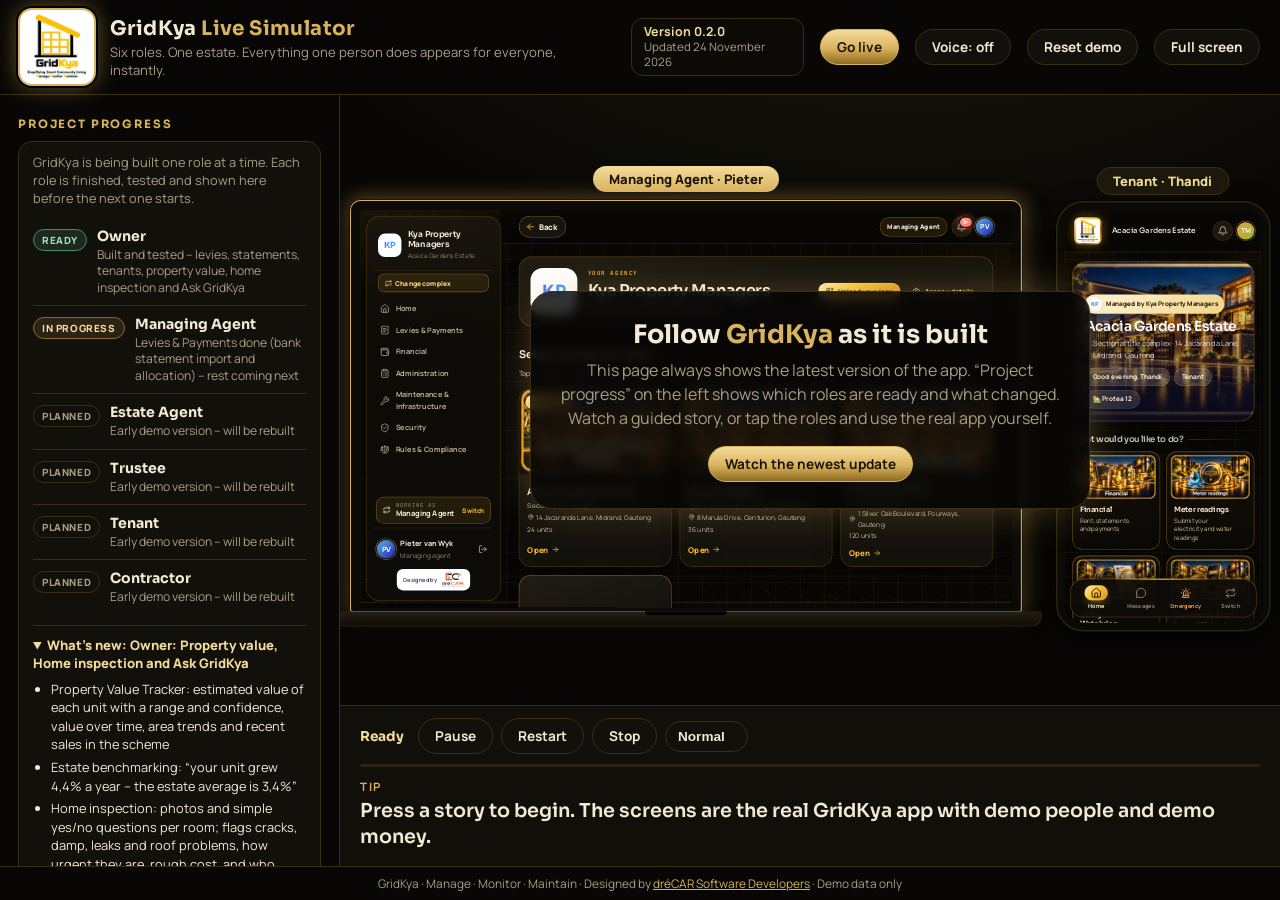
==== commit 29c5c54e: "Update GridKya" ====
--- a/simulator.html
+++ b/simulator.html
@@ -187,7 +187,7 @@
       <div class="welcome" id="welcome"><div>
         <h2>Follow <em>GridKya</em> as it is built</h2>
         <p>This page always shows the latest version of the app. “Project progress” on the left shows which roles are ready and what changed. Watch a guided story, or tap the roles and use the real app yourself.</p>
-        <button class="btn gold" id="startFirst">Watch the newest: the Owner role</button>
+        <button class="btn gold" id="startFirst">Watch the newest update</button>
       </div></div>
     </div>
     <div class="cap">
@@ -750,7 +750,55 @@
     ],
   },
   {
-    id: 'owner', title: 'NEW · The Owner role', blurb: 'Lindiwe owns two units and lets both. Her account, reference, statement, tenants and tax figures.',
+    id: 'ownerplus', title: 'NEW · Owner: value, home inspection and Ask GridKya', blurb: 'What her unit is worth against the estate, a home inspection that spots a roof leak, and instant answers.',
+    devices: [{ id: 'ph', role: 'owner' }, { id: 'lap', role: 'agent' }],
+    reset: true,
+    chapters: [
+      ['Ask GridKya', async () => {
+        const ph = A('ph');
+        await ph.go('ask');
+        await say('ph', 'Lindiwe has a question at 9 at night. Instead of emailing the office, she asks GridKya.');
+        await ph.click('Can I keep a dog?');
+        await say('ph', 'The answer comes straight from the estate’s own conduct rules.');
+        await ph.click('What is my levy balance?');
+        await say('ph', 'And from her own account – only her units, never anyone else’s.');
+      }],
+      ['What her unit is worth', async () => {
+        const ph = A('ph');
+        await ph.go('owner/value');
+        await say('ph', 'The Property Value Tracker estimates what Protea 12 is worth from sales in the scheme, with a range and a confidence level.');
+        await say('ph', 'Estate benchmarking: her unit grew faster than the estate average since she bought it. Owners love watching this.');
+      }],
+      ['Home inspection', async () => {
+        const ph = A('ph');
+        await ph.go('owner/inspection');
+        await say('ph', 'Every six months Lindiwe runs a home inspection: a few photos and simple yes or no questions, room by room.');
+        await ph.click('Start a home inspection');
+        await ph.click(/^Start with/);
+        await ph.photo();
+        await ph.click('Yes');
+        await say('ph', 'Brown stains on the ceiling. GridKya flags a possible roof leak.');
+        await ph.click(/^Next:/);
+        await ph.click(/^Next:/);
+        await ph.click(/^Next:/);
+        await ph.click('See my report');
+        await say('ph', 'The report says how urgent each problem is, roughly what it costs, and who must fix it. A roof leak is common property, so the body corporate pays.');
+        await ph.click('Report to the managing agent');
+      }],
+      ['The agent already has it', async () => {
+        const lap = A('lap');
+        await lap.go('maintenance');
+        await say('lap', 'The roof leak is on the managing agent’s job board, with Lindiwe’s photo, before it damages the ceiling.');
+      }],
+      ['Estate information', async () => {
+        const ph = A('ph');
+        await ph.go('info/contacts');
+        await say('ph', 'And everything else is in one place: hours, contacts, emergency numbers and the rules.');
+      }],
+    ],
+  },
+  {
+    id: 'owner', title: 'The Owner role: account, statement and tenants', blurb: 'Lindiwe owns two units and lets both. Her account, reference, statement, tenants and tax figures.',
     devices: [{ id: 'ph', role: 'owner' }],
     reset: true,
     chapters: [
@@ -793,7 +841,7 @@
     ],
   },
   {
-    id: 'wrongref', title: 'NEW · Paid with the wrong reference', blurb: 'The owner uploads proof of payment; the agent imports the bank statement, allocates, and the owner gets a receipt.',
+    id: 'wrongref', title: 'Paid with the wrong reference', blurb: 'The owner uploads proof of payment; the agent imports the bank statement, allocates, and the owner gets a receipt.',
     devices: [{ id: 'ph', role: 'owner' }, { id: 'lap', role: 'agent' }],
     reset: true,
     chapters: [
@@ -1109,7 +1157,7 @@
 document.addEventListener('keydown', (e) => {
   if (e.key === ' ' && story && !/INPUT|TEXTAREA|SELECT|BUTTON/.test(e.target.tagName)) { e.preventDefault(); $('#pauseBtn').click(); }
 });
-$('#startFirst').onclick = () => play(STORIES.find((s) => s.id === 'owner') || STORIES[0]);
+$('#startFirst').onclick = () => play(STORIES.find((s) => /^NEW/.test(s.title)) || STORIES[0]);
 
 /* ───────────────────────── live sharing ─────────────────────────
    The presenter's screens are mirrored to any number of watchers, straight from
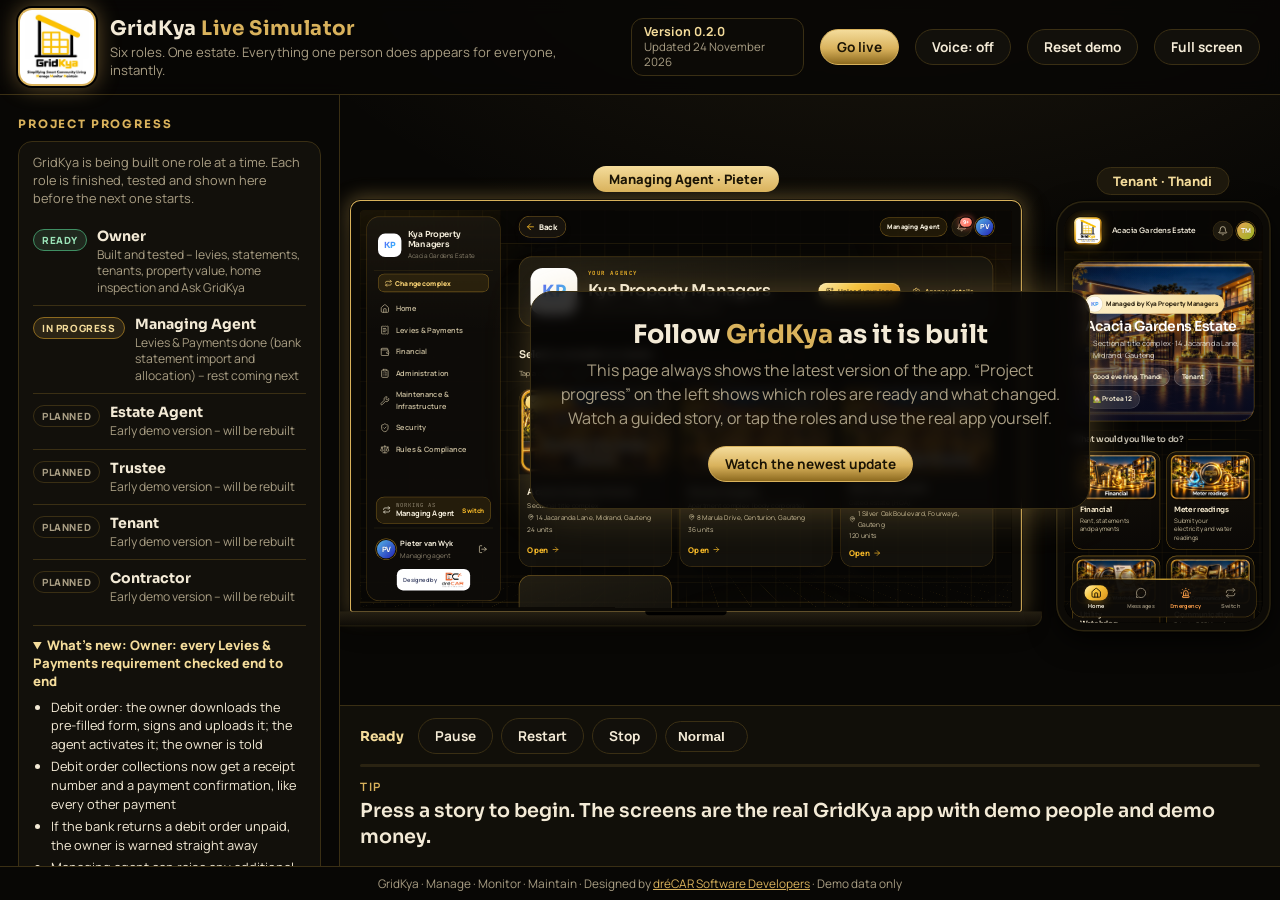
==== commit 2579c6e7: "Update GridKya" ====
--- a/simulator.html
+++ b/simulator.html
@@ -798,6 +798,49 @@
     ],
   },
   {
+    id: 'debitorder', title: 'NEW · Debit order and extra charges', blurb: 'The owner sends the signed debit order form; the agent activates it, raises a charge, and it all shows on the statement.',
+    devices: [{ id: 'ph', role: 'owner' }, { id: 'lap', role: 'agent' }],
+    reset: true,
+    chapters: [
+      ['Owner gets the form', async () => {
+        const ph = A('ph');
+        await ph.go('payments/debit-order/form');
+        await say('ph', 'Lindiwe wants her levy collected automatically. The debit order form is already filled in with her name, unit and reference.');
+      }],
+      ['Signs and uploads it', async () => {
+        const ph = A('ph');
+        await ph.go('payments/debit-order');
+        await say('ph', 'She signs it and uploads it right here.');
+        await ph.attach('Debit order – signed', 'signed-debit-order.png');
+        await ph.click('Send signed form');
+      }],
+      ['Agent activates it', async () => {
+        const lap = A('lap');
+        await lap.go('payments/debit-orders');
+        await say('lap', 'The signed form arrives on the managing agent’s debit order list. Only the last four digits of the account are kept in GridKya.');
+        await lap.click('Activate');
+        await lap.fill('Last 4 digits of the account', '4821');
+        await lap.click('Activate');
+        await say('ph', 'Lindiwe is told at once that her debit order is active.');
+      }],
+      ['Any charge, on the statement', async () => {
+        const lap = A('lap');
+        await lap.go('payments/charges');
+        await say('lap', 'Besides levies, the agent can raise any charge: legal costs, metered electricity, an admin fee or the CSOS levy.');
+        await lap.choose('Unit', /ACA-P012/);
+        await lap.choose('Kind of charge', 'Legal & collection costs');
+        await lap.fill('Amount (R)', '1150');
+        await lap.fill('Description on the statement', 'Letter of demand');
+        await lap.click('Raise charge');
+      }],
+      ['The owner’s statement', async () => {
+        const ph = A('ph');
+        await ph.go('payments/statement');
+        await say('ph', 'Every levy, water charge, payment and extra charge is on Lindiwe’s statement, with its type, the balance and how to pay.');
+      }],
+    ],
+  },
+  {
     id: 'owner', title: 'The Owner role: account, statement and tenants', blurb: 'Lindiwe owns two units and lets both. Her account, reference, statement, tenants and tax figures.',
     devices: [{ id: 'ph', role: 'owner' }],
     reset: true,
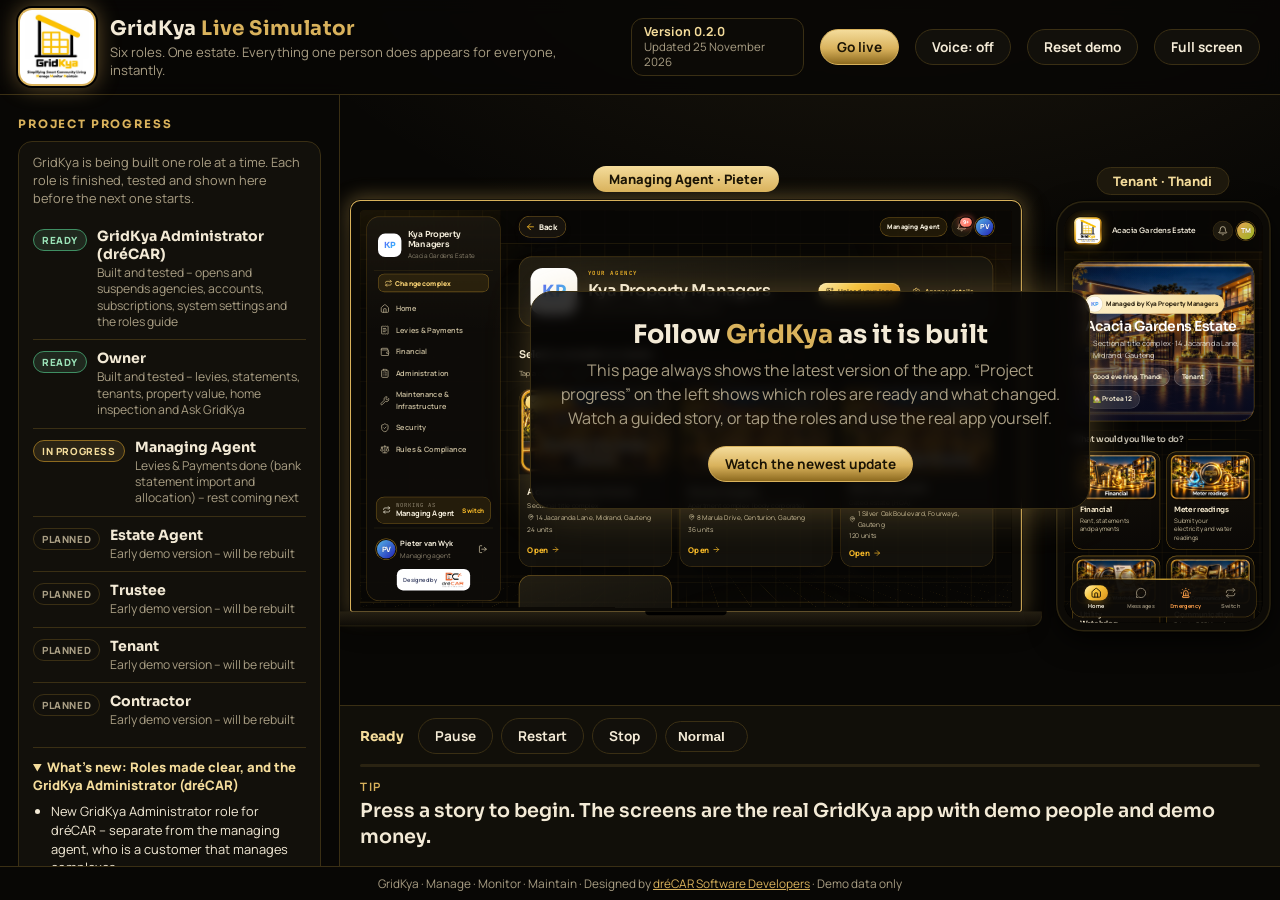
==== commit bed6121d: "Update GridKya" ====
--- a/simulator.html
+++ b/simulator.html
@@ -218,6 +218,7 @@
   owner:      { label: 'Owner',          who: 'Lindiwe', kind: 'phone' },
   tenant:     { label: 'Tenant',         who: 'Thandi',  kind: 'phone' },
   contractor: { label: 'Contractor',     who: 'Sizwe',   kind: 'phone' },
+  platform:   { label: 'GridKya Administrator', who: 'dréCAR', kind: 'laptop' },
 };
 const $ = (s) => document.querySelector(s);
 const delay = (ms) => new Promise((r) => setTimeout(r, ms));
@@ -750,7 +751,55 @@
     ],
   },
   {
-    id: 'ownerplus', title: 'NEW · Owner: value, home inspection and Ask GridKya', blurb: 'What her unit is worth against the estate, a home inspection that spots a roof leak, and instant answers.',
+    id: 'admin', title: 'NEW · Who gives access to whom: the GridKya Administrator', blurb: 'dréCAR opens a managing agency, suspends and reactivates one, and why nobody can sign themselves up.',
+    devices: [{ id: 'lap', role: 'platform' }, { id: 'ph', role: 'owner' }],
+    reset: true,
+    chapters: [
+      ['Who does what', async () => {
+        const lap = A('lap');
+        await lap.go('platform/roles');
+        await say('lap', 'GridKya has one clear chain of access. dréCAR, the GridKya Administrator, opens each managing agency. The agency adds everyone else.');
+        await say('lap', 'Every role says what it may do and who gives it access. Nobody can sign themselves up or choose their own role.');
+      }],
+      ['Open a new agency', async () => {
+        const lap = A('lap');
+        await lap.go('platform/agencies');
+        await say('lap', 'A new managing agency signs up. dréCAR opens it with its first managing agent – here on a 30-day free trial.');
+        await lap.click('Open a new agency');
+        await lap.fill('Agency name', 'Jacaranda Property Management');
+        await lap.fill('Full name', 'Sam Mokoena');
+        await lap.fill('Cellphone number', '0835551234');
+        await lap.click('Open agency');
+        await say('lap', 'Sam can now sign in with his own cellphone number and add the agency’s complexes, colleagues, owners, tenants, trustees and contractors.');
+      }],
+      ['Suspend an agency', async () => {
+        const lap = A('lap');
+        await lap.go('platform/agencies/agc_kya');
+        await say('lap', 'If an agency stops paying, dréCAR can suspend it. The reason is kept in the activity log.');
+        await lap.click('Suspend');
+        await lap.fill('Reason', 'Demo: subscription unpaid');
+        await lap.click('Suspend agency');
+        await A('ph').go('');
+        await say('ph', 'Lindiwe, an owner in one of that agency’s complexes, cannot open GridKya while it is suspended. Nothing is deleted.');
+      }],
+      ['Reactivate', async () => {
+        const lap = A('lap');
+        await lap.go('platform/agencies/agc_kya');
+        await lap.click('Reactivate', { twice: true });
+        await A('ph').go('');
+        await say('ph', 'Reactivated – everyone is back in at once, with all their data.');
+      }],
+      ['Privacy', async () => {
+        const lap = A('lap');
+        await lap.go('platform/people');
+        await say('lap', 'dréCAR sees who can sign in, to help people and block misuse – never levy accounts, residents’ records or messages. An agency can allow support access for 7 days when it needs help.');
+        await lap.go('platform/log');
+        await say(null, 'Every action is logged. One clear chain: dréCAR → managing agency → everyone in its complexes.');
+      }],
+    ],
+  },
+  {
+    id: 'ownerplus', title: 'Owner: value, home inspection and Ask GridKya', blurb: 'What her unit is worth against the estate, a home inspection that spots a roof leak, and instant answers.',
     devices: [{ id: 'ph', role: 'owner' }, { id: 'lap', role: 'agent' }],
     reset: true,
     chapters: [
@@ -798,7 +847,7 @@
     ],
   },
   {
-    id: 'debitorder', title: 'NEW · Debit order and extra charges', blurb: 'The owner sends the signed debit order form; the agent activates it, raises a charge, and it all shows on the statement.',
+    id: 'debitorder', title: 'Debit order and extra charges', blurb: 'The owner sends the signed debit order form; the agent activates it, raises a charge, and it all shows on the statement.',
     devices: [{ id: 'ph', role: 'owner' }, { id: 'lap', role: 'agent' }],
     reset: true,
     chapters: [
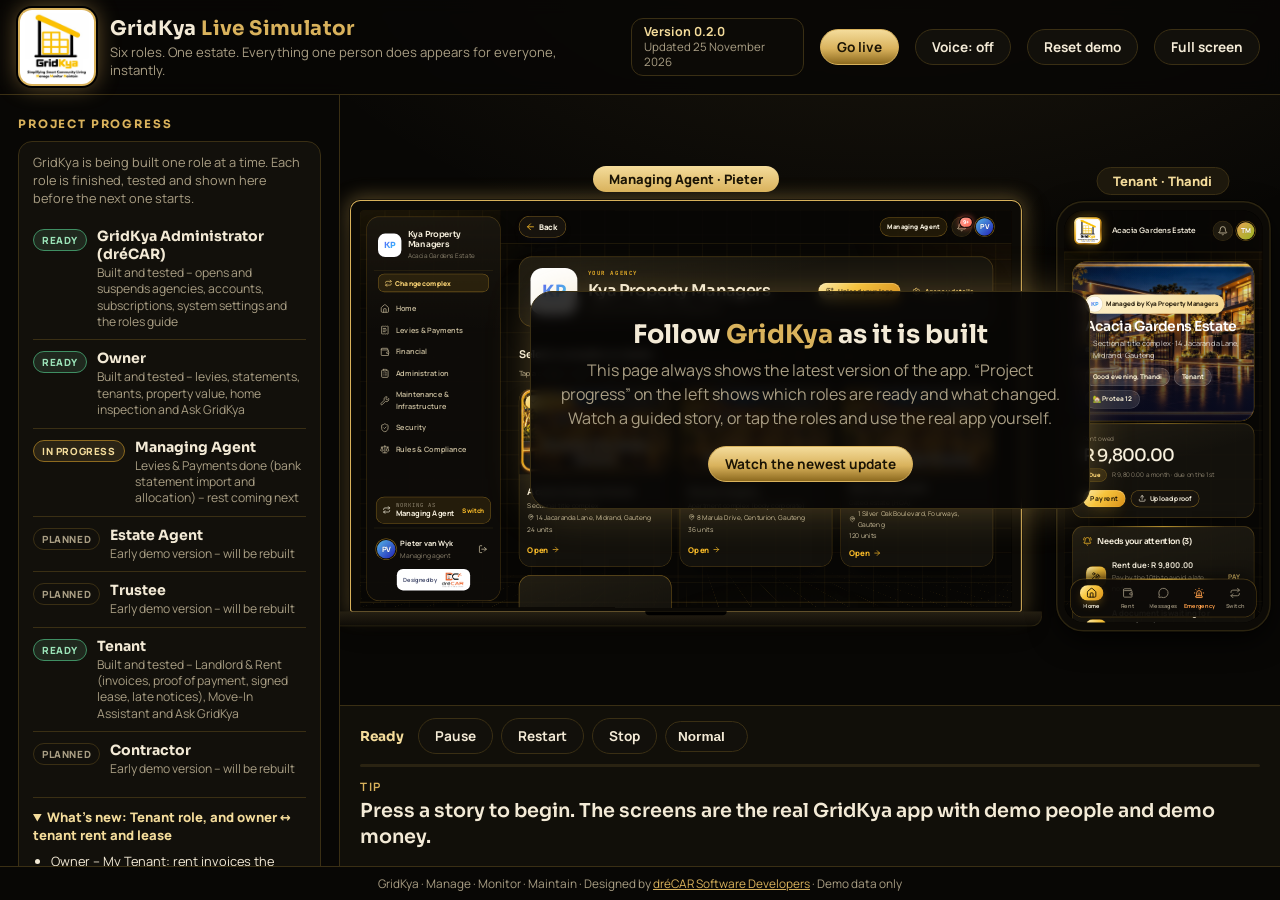
==== commit 14f59aac: "Update GridKya" ====
--- a/simulator.html
+++ b/simulator.html
@@ -219,6 +219,7 @@
   tenant:     { label: 'Tenant',         who: 'Thandi',  kind: 'phone' },
   contractor: { label: 'Contractor',     who: 'Sizwe',   kind: 'phone' },
   platform:   { label: 'GridKya Administrator', who: 'dréCAR', kind: 'laptop' },
+  homeowner:  { label: 'Owner who lives in', who: 'Ravi',  kind: 'phone' },
 };
 const $ = (s) => document.querySelector(s);
 const delay = (ms) => new Promise((r) => setTimeout(r, ms));
@@ -751,7 +752,7 @@
     ],
   },
   {
-    id: 'admin', title: 'NEW · Who gives access to whom: the GridKya Administrator', blurb: 'dréCAR opens a managing agency, suspends and reactivates one, and why nobody can sign themselves up.',
+    id: 'admin', title: 'Who gives access to whom: the GridKya Administrator', blurb: 'dréCAR opens a managing agency, suspends and reactivates one, and why nobody can sign themselves up.',
     devices: [{ id: 'lap', role: 'platform' }, { id: 'ph', role: 'owner' }],
     reset: true,
     chapters: [
@@ -971,28 +972,59 @@
     ],
   },
   {
-    id: 'levy', title: 'Rent arrears', blurb: 'The owner loads a tenant’s arrears; the tenant sees it; the agent sees collections.',
-    devices: [{ id: 'ph', role: 'owner' }, { id: 'ph2', role: 'tenant' }, { id: 'lap', role: 'agent' }],
+    id: 'rent', title: 'NEW · Tenant & landlord: rent, proof of payment and the lease', blurb: 'Rent is late after the 10th, the tenant uploads proof, the owner accepts it. The signed lease, owner documents, Move-In Assistant and an owner who lives in.',
+    devices: [{ id: 'ph', role: 'tenant' }, { id: 'own', role: 'owner' }],
     reset: true,
     chapters: [
-      ['Owner loads tenant arrears', async () => {
-        const ph = A('ph');
-        await ph.go('owner/rentals');
-        await say('ph', 'Thandi rents Lindiwe’s unit in Protea 12. When rent falls behind, Lindiwe can load the arrears on Thandi’s rent account.');
-        await ph.click('Load arrears');
-        await ph.fill('Amount (R)', '9800');
-        await ph.click('Load arrears');
-        await sleep(700);
-      }],
-      ['Tenant sees what is owed', async () => {
-        const t = A('ph2');
-        await t.go('payments/rent');
-        await say('ph2', 'Thandi sees exactly what she owes and can pay securely in the app.');
-      }],
-      ['Agent sees collections', async () => {
-        const lap = A('lap');
-        await lap.go('finance/collections');
-        await say('lap', 'The managing agent sees levies, arrears and collection progress for the whole complex.');
+      ['Landlord & Rent', async () => {
+        const ph = A('ph');
+        await ph.go('payments');
+        await say('ph', 'Thandi rents Protea 12 from Lindiwe. Everything about her landlord and rent is under one tile: Landlord & Rent.');
+        await say('ph', 'Rent is due on the 1st. November’s invoice was not paid by the 10th, so GridKya told her automatically that it is late – and told Lindiwe too.');
+      }],
+      ['Tenant uploads proof of payment', async () => {
+        const ph = A('ph');
+        await ph.go('payments/proof');
+        await say('ph', 'Thandi paid by EFT this morning. She uploads the proof of payment.');
+        await ph.fill('Amount paid (R)', '9800');
+        await ph.fill('Note (optional)', 'November rent');
+        await ph.attach('Proof of payment', 'rent-proof-of-payment.png');
+        await ph.click('Send proof of payment');
+      }],
+      ['Owner checks it', async () => {
+        const own = A('own');
+        await own.go('owner/rentals');
+        await say('own', 'Lindiwe is notified. In My Tenant she sees the proof, checks her bank account and accepts it.');
+        await own.click('Check');
+        await own.click(/^Accept/);
+      }],
+      ['Paid up', async () => {
+        const ph = A('ph');
+        await ph.go('payments');
+        await say('ph', 'Thandi is told at once, and her rent account shows paid. Owner and tenant always see exactly the same invoices and statement.');
+      }],
+      ['The signed lease, on both sides', async () => {
+        const ph = A('ph'), own = A('own');
+        await ph.go('payments/contract');
+        await say('ph', 'The signed rental contract is on Thandi’s profile…');
+        await own.go('owner/rentals');
+        await say('own', '…and on Lindiwe’s, under My Tenant, with both signatures. An owner can also upload a lease signed on paper.');
+      }],
+      ['Owner documents', async () => {
+        const own = A('own');
+        await own.go('owner/documents');
+        await say('own', 'Documents gives owners a rental contract template, already filled in with their details, plus every form they need: application, inspections, deposit refund, notice, letter of demand and levy clearance.');
+      }],
+      ['Move-In Assistant', async () => {
+        const ph = A('ph');
+        await ph.go('tenant/move-in');
+        await say('ph', 'New tenants get a Move-In Assistant: lease, inspection, access tags, vehicles, meter readings, pets and the rules – it ticks itself as things get done.');
+      }],
+      ['An owner who lives in', async () => {
+        const own = A('own');
+        await own.swap('homeowner');
+        await say('own', 'Ravi owns Protea 3 and lives in it. Besides his owner tiles he gets everything a resident has: visitor codes, gate pass, the emergency button, bookings, meters and the Move-In Assistant.');
+        await say(null, 'Owner, tenant and managing agent – one rent account, one lease, no arguments.');
       }],
     ],
   },
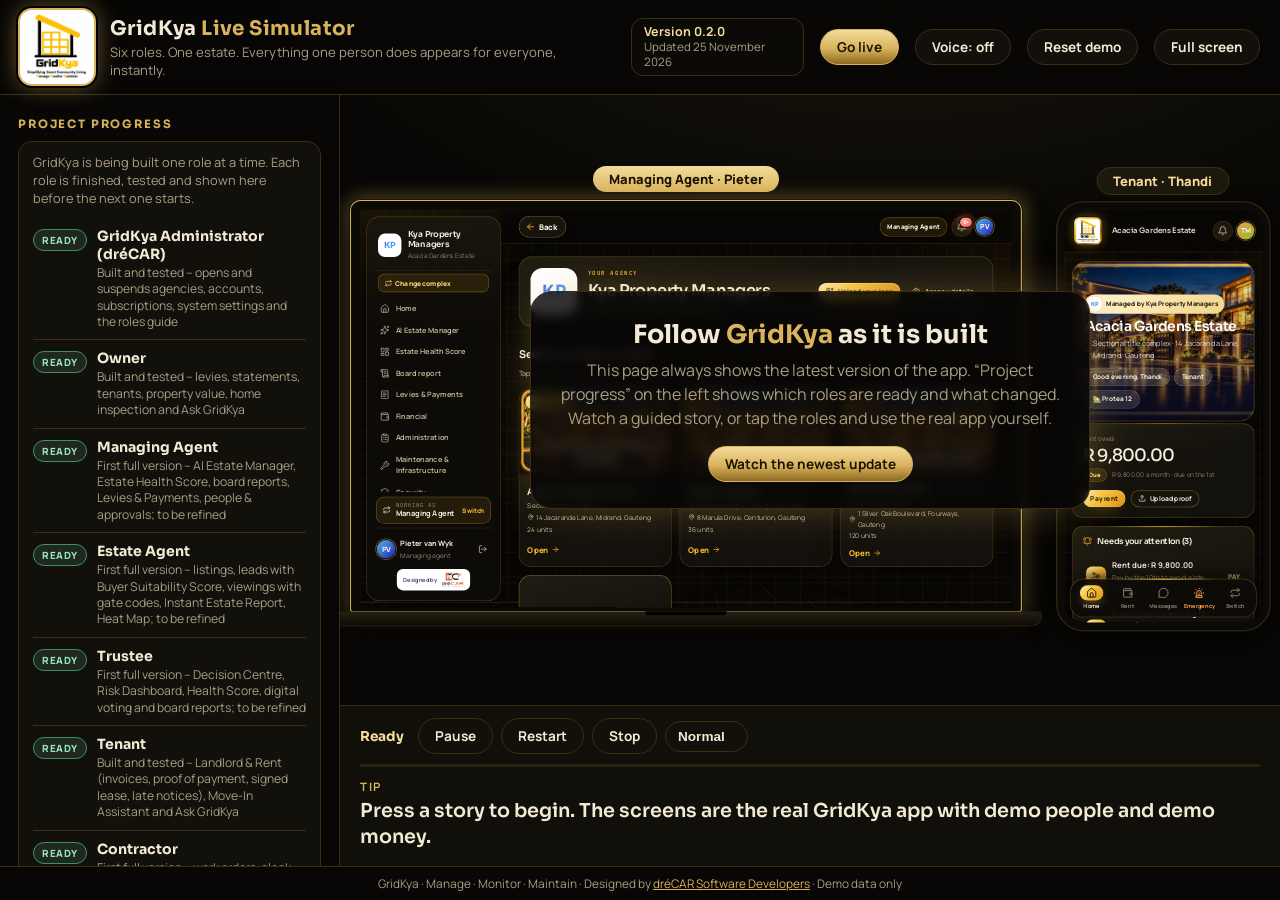
==== commit 4b94e941: "Update GridKya" ====
--- a/simulator.html
+++ b/simulator.html
@@ -213,7 +213,8 @@
 /* ───────────────────────── the roles ───────────────────────── */
 const ROLES = {
   agent:      { label: 'Managing Agent', who: 'Pieter',  kind: 'laptop' },
-  estate:     { label: 'Estate Agent',   who: 'Naledi',  kind: 'laptop' },
+  estate:     { label: 'Estate Agent',   who: 'Zanele',  kind: 'laptop' },
+  office:     { label: 'Estate manager', who: 'Naledi',  kind: 'laptop' },
   trustee:    { label: 'Trustee',        who: 'Ravi',    kind: 'laptop' },
   owner:      { label: 'Owner',          who: 'Lindiwe', kind: 'phone' },
   tenant:     { label: 'Tenant',         who: 'Thandi',  kind: 'phone' },
@@ -598,8 +599,8 @@
       }],
       ['Estate Agent', async () => {
         await A('lap').swap('estate');
-        await say('lap', 'The estate agent works from the estate office: the gate, visitors, alarms, residents and the daily running of the complex.');
-        await A('lap').go('g/security');
+        await say('lap', 'The estate agent sells and lets units: listings, leads with a Buyer Suitability Score, viewings with a gate code, and an Instant Estate Report for buyers.');
+        await A('lap').go('sales/listings');
         await sleep(900);
       }],
       ['Trustee', async () => {
@@ -693,7 +694,7 @@
   },
   {
     id: 'visitor', title: 'A visitor at the gate', blurb: 'The tenant creates a one-time code; security checks it and the gate opens.',
-    devices: [{ id: 'ph', role: 'tenant' }, { id: 'lap', role: 'estate' }],
+    devices: [{ id: 'ph', role: 'tenant' }, { id: 'lap', role: 'office' }],
     reset: true,
     chapters: [
       ['Tenant creates a code', async () => {
@@ -726,7 +727,7 @@
   },
   {
     id: 'panic', title: 'Panic button', blurb: 'A resident presses and holds; the guardhouse knows the unit instantly.',
-    devices: [{ id: 'ph', role: 'tenant' }, { id: 'lap', role: 'estate' }],
+    devices: [{ id: 'ph', role: 'tenant' }, { id: 'lap', role: 'office' }],
     reset: true,
     chapters: [
       ['Resident calls for help', async () => {
@@ -972,7 +973,68 @@
     ],
   },
   {
-    id: 'rent', title: 'NEW · Tenant & landlord: rent, proof of payment and the lease', blurb: 'Rent is late after the 10th, the tenant uploads proof, the owner accepts it. The signed lease, owner documents, Move-In Assistant and an owner who lives in.',
+    id: 'roles', title: 'NEW · Managing agent, trustee, estate agent and contractor', blurb: 'The AI Estate Manager and Health Score, a one-tap trustee decision, the Risk Dashboard and board report, an estate agent booking a viewing, and a contractor clocking in on site.',
+    devices: [{ id: 'lap', role: 'agent' }, { id: 'ph', role: 'trustee', kind: 'phone' }],
+    reset: true,
+    chapters: [
+      ['AI Estate Manager', async () => {
+        const lap = A('lap');
+        await lap.go('insights/brief');
+        await say('lap', 'Every morning the managing agent gets a brief: urgent repairs, escalating complaints, late contractors and owners in arrears – worked out overnight from the estate’s own records.');
+      }],
+      ['Estate Health Score', async () => {
+        const lap = A('lap');
+        await lap.go('insights/health');
+        await say('lap', 'Security, maintenance, money and compliance, each out of 100, give one Estate Health Score. The trustees see exactly the same score.');
+      }],
+      ['Trustee Decision Centre', async () => {
+        const ph = A('ph');
+        await ph.go('insights/decisions');
+        await say('ph', 'Ravi, a trustee, gets proposals with the money involved. Water use is up sharply, so GridKya proposes finding the leak. One tap approves it and starts a trustee vote.');
+        await ph.click('Approve');
+      }],
+      ['The agent already has it', async () => {
+        const lap = A('lap');
+        await lap.go('maintenance');
+        await say('lap', 'The managing agent is told about the vote, and the leak repair is already on the job board.');
+      }],
+      ['Risk Dashboard', async () => {
+        const ph = A('ph');
+        await ph.go('insights/risks');
+        await say('ph', 'The Risk Dashboard: legal matters, insurance expiring, security incidents, water losses and arrears, highest risk first.');
+      }],
+      ['Board report in one click', async () => {
+        const lap = A('lap');
+        await lap.go('insights/board');
+        await lap.click('Generate board report');
+        await say('lap', 'Trustee, financial, maintenance and security reports in one document, ready to print or save as PDF.');
+      }],
+      ['Estate agent', async () => {
+        const lap = A('lap');
+        await lap.swap('estate');
+        await lap.go('sales/leads');
+        await say('lap', 'Zanele, an estate agent, sells and lets units in the estate. Every lead gets a Buyer Suitability Score: budget and levy, space, pets, security and family amenities.');
+        await lap.go('sales/viewings');
+        await lap.click('Book a viewing');
+        await lap.click(/^Book & send/);
+        await say('lap', 'Booking a viewing sends the buyer a one-time gate code and tells the owner – and the tenant, if the unit is let.');
+        await lap.go('sales/heatmap');
+        await say('lap', 'The Estate Heat Map shows which units get the most attention, market activity and the price trend.');
+      }],
+      ['Contractor on site', async () => {
+        const ph = A('ph');
+        await ph.swap('contractor');
+        await ph.go('contractor/jobs/tkt_1');
+        await say('ph', 'The plumber clocks in when he arrives. His phone’s location is checked against the estate.');
+        await ph.click('Demo: I am at the estate');
+        await ph.go('contractor/scorecard');
+        await say('ph', 'Before and after photos are checked, and every contractor has a scorecard – speed, quality, cost and complaints – ranked automatically.');
+        await say(null, 'Every role, one estate: what one person does reaches everyone it affects.');
+      }],
+    ],
+  },
+  {
+    id: 'rent', title: 'Tenant & landlord: rent, proof of payment and the lease', blurb: 'Rent is late after the 10th, the tenant uploads proof, the owner accepts it. The signed lease, owner documents, Move-In Assistant and an owner who lives in.',
     devices: [{ id: 'ph', role: 'tenant' }, { id: 'own', role: 'owner' }],
     reset: true,
     chapters: [
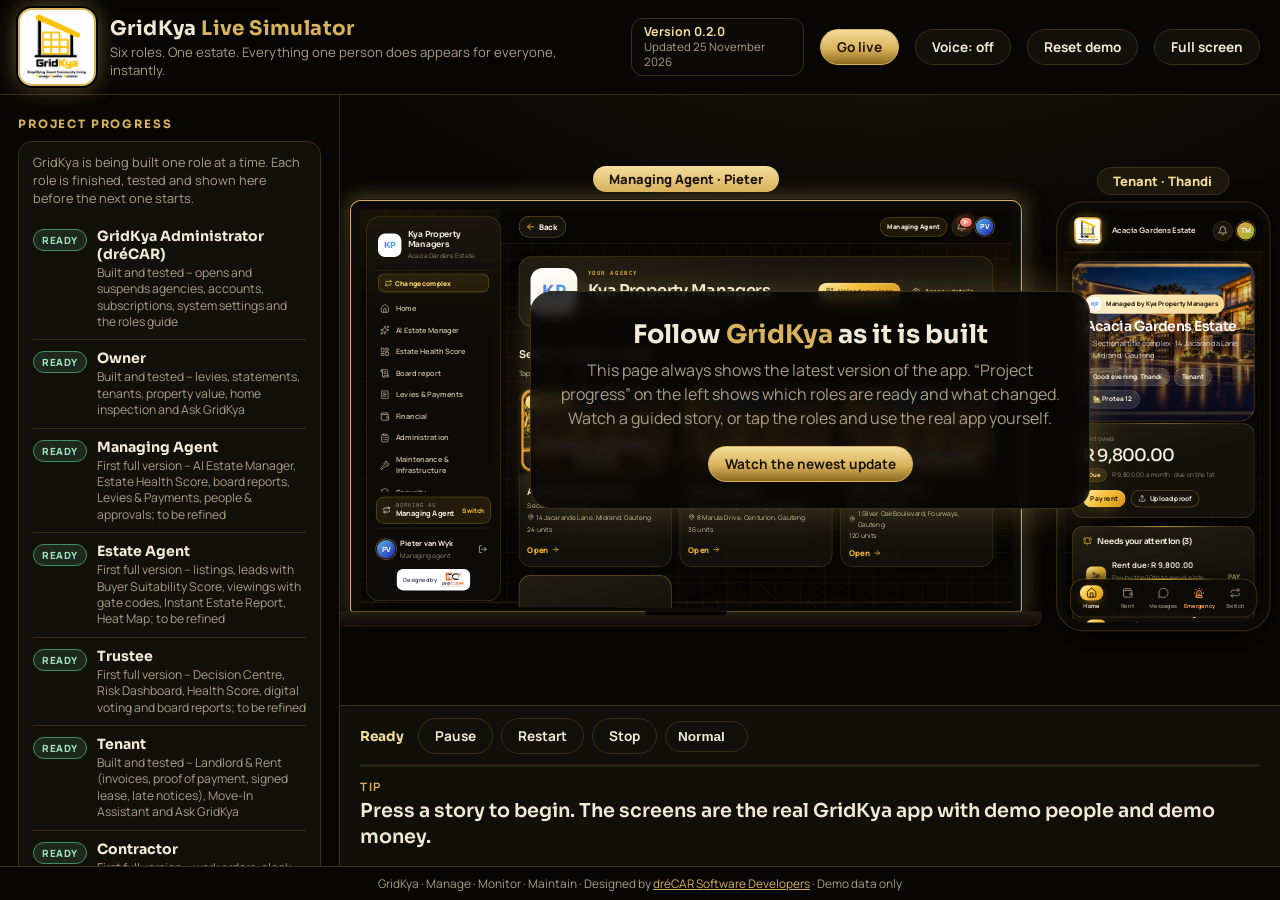
==== commit c15275c8: "Update GridKya" ====
--- a/simulator.html
+++ b/simulator.html
@@ -573,7 +573,12 @@
       doc.dispatchEvent(new (win().KeyboardEvent)('keydown', { key: 'Escape', bubbles: true }));
       await sleep(500);
     },
-    swap(role) { swapRole(id, role); return sleep(2200); },
+    // switch this device to another role and wait until the app has really opened there
+    async swap(role) {
+      swapRole(id, role);
+      await waitFor(() => { try { return d().frame.contentDocument?.querySelector('.shell main'); } catch (e) { return null; } }, 20000);
+      await sleep(1200);
+    },
   };
   return o;
 }
@@ -661,9 +666,12 @@
       ['Contractor does the work', async () => {
         const ct = A('ct');
         await ct.go('contractor/jobs/tkt_1');
-        await say('ct', 'The plumber sees only his own jobs on his phone. He starts the work…');
+        await say('ct', 'The plumber sees only his own jobs on his phone. He clocks in on site – his location is checked against the estate…');
+        await ct.click('Demo: I am at the estate');
+        await say('ct', '…takes a before photo of the leak and starts the work…');
+        await ct.photo();
         await ct.click(/I’ve started/);
-        await say('ct', '…uploads a photo as proof, adds a note and marks the job complete.');
+        await say('ct', '…then an after photo, a note, and marks the job complete. GridKya checks the before and after photos.');
         await ct.photo();
         await ct.fill('Note for the estate', 'Valve replaced and tested for 30 minutes. No leaks.');
         await ct.click('Mark complete');
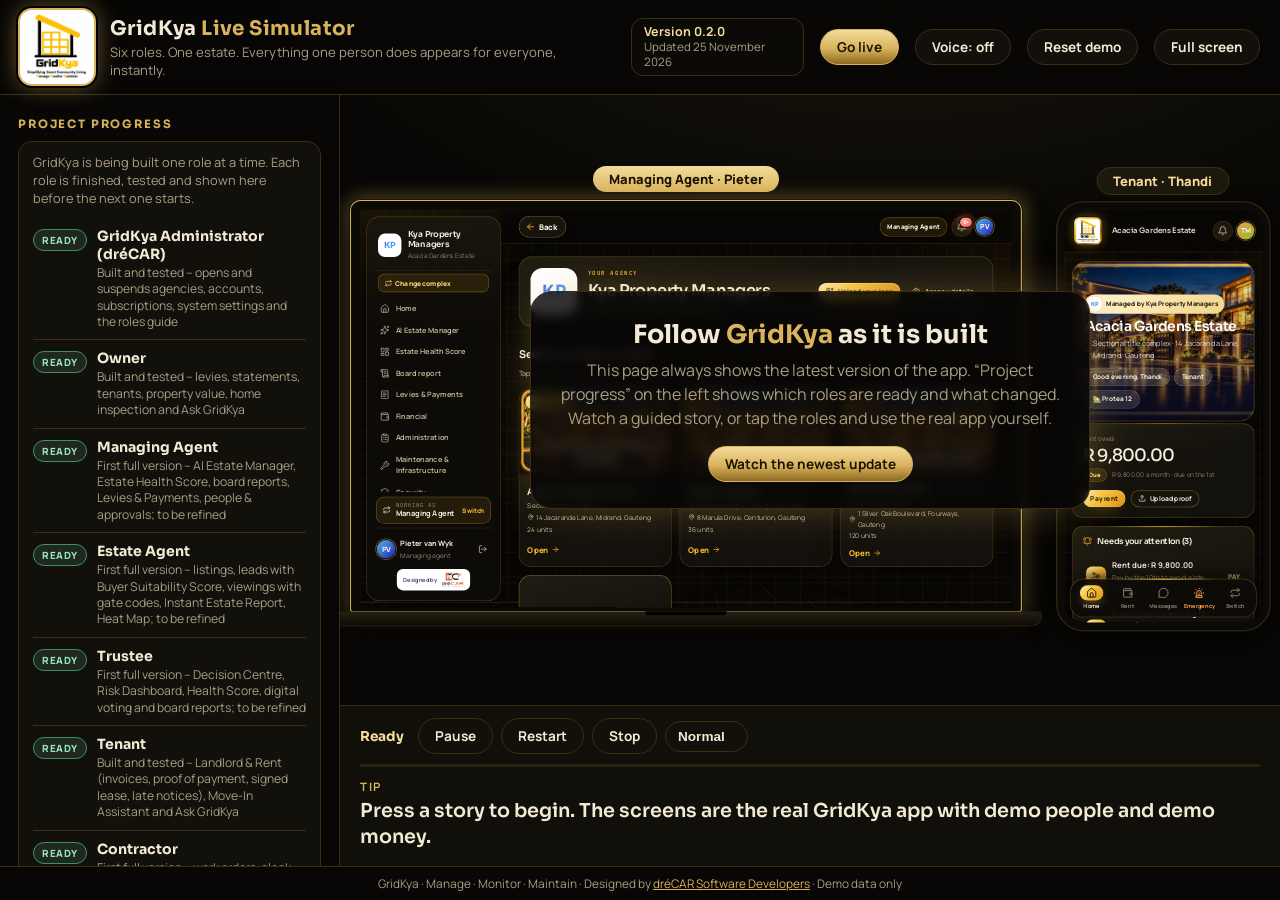
==== commit 61a129a2: "Update GridKya" ====
--- a/simulator.html
+++ b/simulator.html
@@ -981,7 +981,41 @@
     ],
   },
   {
-    id: 'roles', title: 'NEW · Managing agent, trustee, estate agent and contractor', blurb: 'The AI Estate Manager and Health Score, a one-tap trustee decision, the Risk Dashboard and board report, an estate agent booking a viewing, and a contractor clocking in on site.',
+    id: 'monthend', title: 'NEW · Month-end: levy run, meter billing, clearance and taking on a complex', blurb: 'The managing agent bills every unit in one step, bills water from meter readings, issues a levy clearance certificate and imports a complex from a spreadsheet.',
+    devices: [{ id: 'lap', role: 'agent' }, { id: 'ph', role: 'owner' }],
+    reset: true,
+    chapters: [
+      ['Bill every unit', async () => {
+        const lap = A('lap');
+        await lap.go('finance/levies');
+        await say('lap', 'Month-end: one step bills every unit its levy for next month, with the due date. Running it again never bills anyone twice.');
+        await lap.click(/^Bill levies for/, { twice: true });
+      }],
+      ['The owner sees it at once', async () => {
+        const ph = A('ph');
+        await ph.go('payments/statement');
+        await say('ph', 'Lindiwe is notified, and the new levy is already on her statement – on the managing agent’s letterhead.');
+      }],
+      ['Water from meter readings', async () => {
+        const lap = A('lap');
+        await lap.go('finance/levies');
+        await say('lap', 'Sub-metered water and electricity: enter the closing readings (residents’ own readings appear automatically), and GridKya bills each unit at the municipal tariff, with VAT.');
+      }],
+      ['Levy clearance certificate', async () => {
+        const lap = A('lap');
+        await lap.go('payments/clearance');
+        await say('lap', 'A unit is sold. GridKya works out what must be paid before transfer and prints the clearance certificate for the conveyancer.');
+      }],
+      ['Taking on a new complex', async () => {
+        const lap = A('lap');
+        await lap.go('people/import');
+        await say('lap', 'Taking on a complex? Download the template, fill it from Excel or the old system, and import units, owners, tenants and opening balances – checked row by row first.');
+        await say(null, 'Month-end that used to take days now takes minutes.');
+      }],
+    ],
+  },
+  {
+    id: 'roles', title: 'Managing agent, trustee, estate agent and contractor', blurb: 'The AI Estate Manager and Health Score, a one-tap trustee decision, the Risk Dashboard and board report, an estate agent booking a viewing, and a contractor clocking in on site.',
     devices: [{ id: 'lap', role: 'agent' }, { id: 'ph', role: 'trustee', kind: 'phone' }],
     reset: true,
     chapters: [
